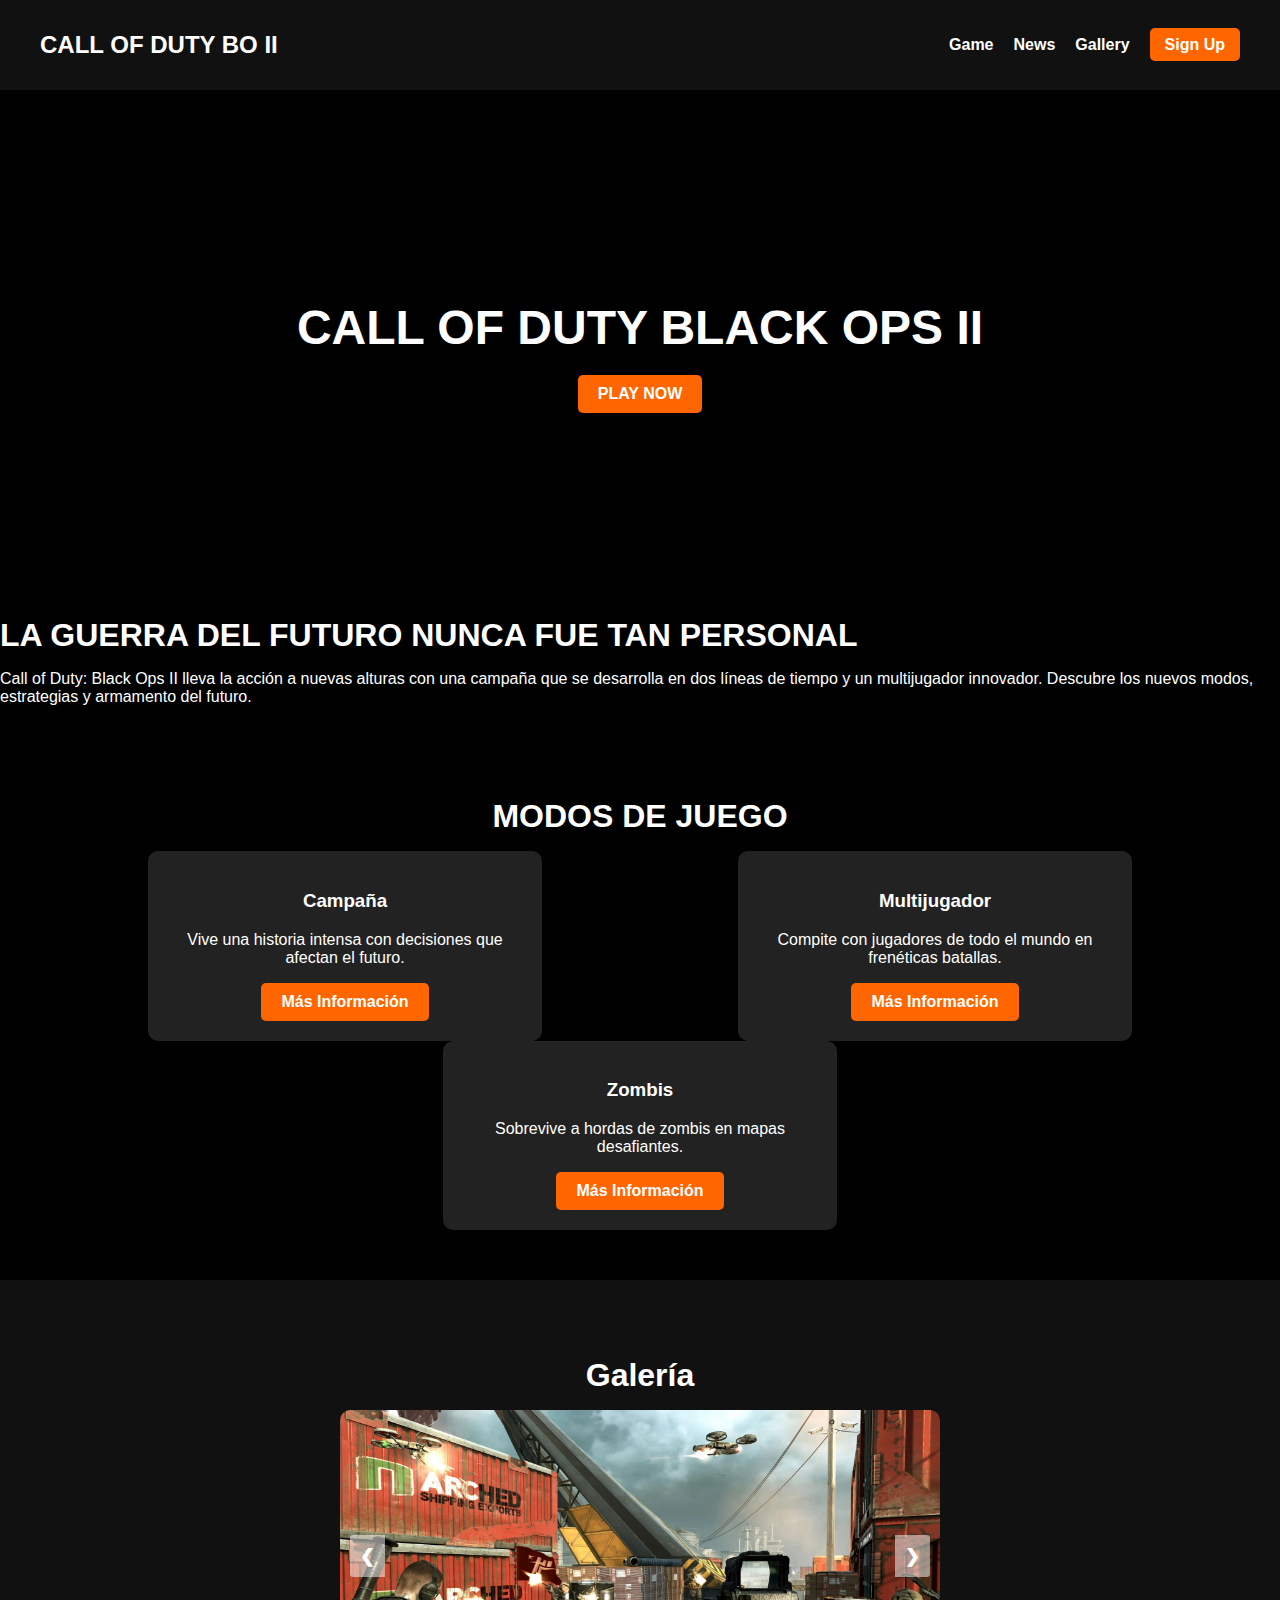
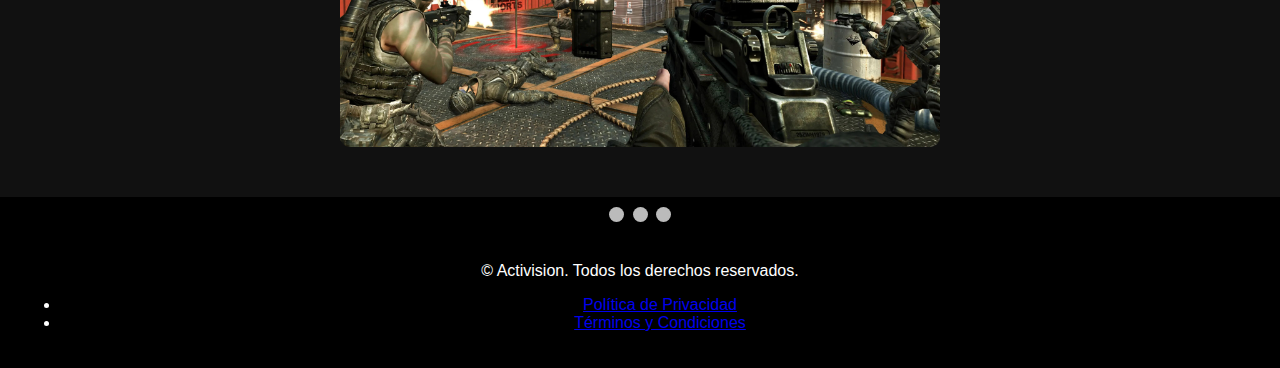
==== index.html @ 668ca8f4 "Flechitas de la galeria y puntos" ====
<!DOCTYPE html>
<html lang="es">
<head>
    <meta charset="UTF-8">
    <meta name="viewport" content="width=device-width, initial-scale=1.0">
    <title>Call of Duty: Black Ops II</title>
    <link rel="stylesheet" href="css/styles.css">
</head>
<body>
    <!-- Encabezado y navegación -->
    <header>
        <nav>
            <div class="logo">CALL OF DUTY BO II</div>
            <ul>
                <li><a href="#game">Game</a></li>
                <li><a href="#news">News</a></li>
                <li><a href="#gallery">Gallery</a></li>
                <li><a href="#signup" class="signup">Sign Up</a></li>
            </ul>
        </nav>
    </header>
    
    <!-- Sección principal con banner -->
    <section class="hero">
        <div class="hero-content">
            <h1>CALL OF DUTY BLACK OPS II</h1>
            <a href="#" class="btn">PLAY NOW</a>
        </div>
    </section>
    
    <!-- Sección de descripción -->
    <section class="description">
        <h2>LA GUERRA DEL FUTURO NUNCA FUE TAN PERSONAL</h2>
        <p>Call of Duty: Black Ops II lleva la acción a nuevas alturas con una campaña que se desarrolla en dos líneas de tiempo y un multijugador innovador. Descubre los nuevos modos, estrategias y armamento del futuro.</p>
    </section>
    
    <!-- Sección de modos de juego -->
    <section class="game-modes">
        <h2>MODOS DE JUEGO</h2>
        <div class="modes">
            <div class="mode">
                <h3>Campaña</h3>
                <p>Vive una historia intensa con decisiones que afectan el futuro.</p>
                <a href="#" class="btn">Más Información</a>
            </div>
            <div class="mode">
                <h3>Multijugador</h3>
                <p>Compite con jugadores de todo el mundo en frenéticas batallas.</p>
                <a href="#" class="btn">Más Información</a>
            </div>
            <div class="mode">
                <h3>Zombis</h3>
                <p>Sobrevive a hordas de zombis en mapas desafiantes.</p>
                <a href="#" class="btn">Más Información</a>
            </div>
        </div>
    </section>
    
    <!-- Sección de galería -->
    <section class="gallery">
        <h2>Galería</h2>
        <div class="carousel">
            <button class="prev">&#10094;</button>
            <img src="/media/images/galeria/foto1.jpg" class="active" alt="Imagen 1">
            <img src="/media/images/galeria/foto2.jpg" alt="Imagen 2">
            <img src="/media/images/galeria/foto3.jpg" alt="Imagen 3">
            <img src="/media/images/galeria/foto4.jpg" alt="Imagen 4">
            <img src="/media/images/galeria/foto5.jpg" alt="Imagen 5">


            <button class="next">&#10095;</button>
        </div>
    </section>

    <div class="dots-container">
        <span class="dot" onclick="currentSlide(1)"></span>
        <span class="dot" onclick="currentSlide(2)"></span>
        <span class="dot" onclick="currentSlide(3)"></span>
    </div>

    <script>
        let index = 0;
        const images = document.querySelectorAll('.carousel img');
        const prevButton = document.querySelector('.prev');
        const nextButton = document.querySelector('.next');

        function showImage(idx) {
            images.forEach(img => img.classList.remove('active'));
            images[idx].classList.add('active');
        }

        prevButton.addEventListener('click', () => {
            index = (index === 0) ? images.length - 1 : index - 1;
            showImage(index);
        });

        nextButton.addEventListener('click', () => {
            index = (index === images.length - 1) ? 0 : index + 1;
            showImage(index);
        });
    </script>
    
    <!-- Pie de página -->
    <footer>
        <div class="footer-content">
            <p>&copy; Activision. Todos los derechos reservados.</p>
            <ul>
                <li><a href="#">Política de Privacidad</a></li>
                <li><a href="#">Términos y Condiciones</a></li>
            </ul>
        </div>
    </footer>
    <script src="JS/script.js"></script>
    <!-- JQUERY CDN -->
    <script src="https://cdnjs.cloudflare.com/ajax/libs/jquery/3.7.1/jquery.min.js" integrity="sha512-v2CJ7UaYy4JwqLDIrZUI/4hqeoQieOmAZNXBeQyjo21dadnwR+8ZaIJVT8EE2iyI61OV8e6M8PP2/4hpQINQ/g==" crossorigin="anonymous" referrerpolicy="no-referrer"></script>
</body>
</html>
---- css/styles.css ----
/* *{
    margin: 0;
    padding: 0;
    font-family: sans-serif;
    scroll-behavior: smooth;
    box-sizing: border-box;
}

header{
  background-color: rgb(87, 22, 22);
} */


/* Estilos generales */
body {
    font-family: Arial, sans-serif;
    margin: 0;
    padding: 0;
    background-color: #000;
    color: #fff;
}

/* Encabezado y navegación */
header {
    background-color: #111;
    padding: 20px;
}
nav {
    display: flex;
    justify-content: space-between;
    align-items: center;
    max-width: 1200px;
    margin: 0 auto;
}
nav .logo {
    font-size: 24px;
    font-weight: bold;
}
nav ul {
    list-style: none;
    display: flex;
    gap: 20px;
}
nav ul li {
    display: inline;
}
nav ul li a {
    text-decoration: none;
    color: #fff;
    font-weight: bold;
}
.signup {
    background-color: #ff6600;
    padding: 8px 15px;
    border-radius: 5px;
}

/* Sección principal con banner */
.hero {
    background: url('hero-image.jpg') no-repeat center center/cover;
    height: 500px;
    display: flex;
    align-items: center;
    justify-content: center;
    text-align: center;
}
.hero-content {
    background: rgba(0, 0, 0, 0.7);
    padding: 20px;
    border-radius: 10px;
}
.hero h1 {
    font-size: 48px;
    margin-bottom: 20px;
}
.btn {
    display: inline-block;
    padding: 10px 20px;
    background-color: #ff6600;
    color: #fff;
    text-decoration: none;
    border-radius: 5px;
    font-weight: bold;
}

/* Sección de modos de juego */
.game-modes {
    padding: 50px;
    text-align: center;
}
.modes {
    display: flex;
    justify-content: space-around;
    flex-wrap: wrap;
}
.mode {
    background: #222;
    padding: 20px;
    border-radius: 10px;
    width: 30%;
}

/* Galería */
.gallery {
    padding: 50px;
    background-color: #111;
    text-align: center;
    position: relative;
}
.carousel {
    display: flex;
    align-items: center;
    justify-content: center;
    position: relative;
    max-width: 600px;
    margin: auto;
}
.carousel img {
    width: 100%;
    border-radius: 10px;
    display: none;
}
.carousel img.active {
    display: block;
}
.carousel .prev, .carousel .next {
    position: absolute;
    top: 50%;
    transform: translateY(-50%);
    background: rgba(255, 255, 255, 0.5);
    border: none;
    padding: 10px;
    cursor: pointer;
    font-size: 18px;
}
.carousel .prev {
    left: 10px;
}
.carousel .next {
    right: 10px;
}

/* Pie de página */
footer {
    background-color: #000;
    text-align: center;
    padding: 20px;
}




.prev, .next {
    cursor: pointer;
    position: absolute;
    top: 50%;
    width: auto;
    margin-top: -22px;
    padding: 16px;
    color: white;
    font-weight: bold;
    font-size: 18px;
    transition: 0.6s ease;
    user-select: none;
    background-color: rgba(0, 0, 0, 0.5);
    border-radius: 0 3px 3px 0;
  }

  .prev {
    left: 0;
    border-radius: 3px 0 0 3px;
  }

  .next {
    right: 0;
    border-radius: 0 3px 3px 0;
  }

  .prev:hover, .next:hover {
    background-color: rgba(0, 0, 0, 0.8);
  }


/* Dots */
.dots-container {
    text-align: center;
    position: relative;
    margin-top: 10px;
  }

  .dot {
    cursor: pointer;
    height: 15px;
    width: 15px;
    margin: 0 2px;
    background-color: #bbb;
    border-radius: 50%;
    display: inline-block;
    transition: background-color 0.6s ease;
  }

  .dot.active, .dot:hover {
    background-color: #717171;
  }

  #contact {
    background: #1c1c1c;
    padding: 2rem;
    color: #fff;
    max-width: 800px;
    margin: 2rem auto;
    border-radius: 8px;
}

h2 {
    font-size: 2rem;
    margin-bottom: 1rem;
}

.form-group {
    margin-bottom: 1rem;
}

label {
    font-size: 1.1rem;
    margin-bottom: 0.5rem;
    display: block;
}

input, textarea {
    width: 100%;
    padding: 0.8rem;
    border: 2px solid #32CD32;
    border-radius: 5px;
    background: #333;
    color: #fff;
}

textarea {
    resize: vertical;
    min-height: 150px;
}

button {
    background-color: #32CD32;
    color: #fff;
    padding: 1rem 2rem;
    border: none;
    border-radius: 5px;
    cursor: pointer;
    font-size: 1.1rem;
    transition: background-color 0.3s;
}

button:hover {
    background-color: #28a728;
}



/* Media Queries */
@media (max-width: 768px) {
    nav ul {
        flex-direction: column;
        align-items: center;
    }

    .carousel {
        max-width: 100%;
    }

    .carousel button {
        font-size: 18px;
        padding: 8px;
    }

    .hero {
        height: 40vh;
    }
}

@media (max-width: 480px) {
    .carousel button {
        font-size: 16px;
        padding: 5px;
    }
}
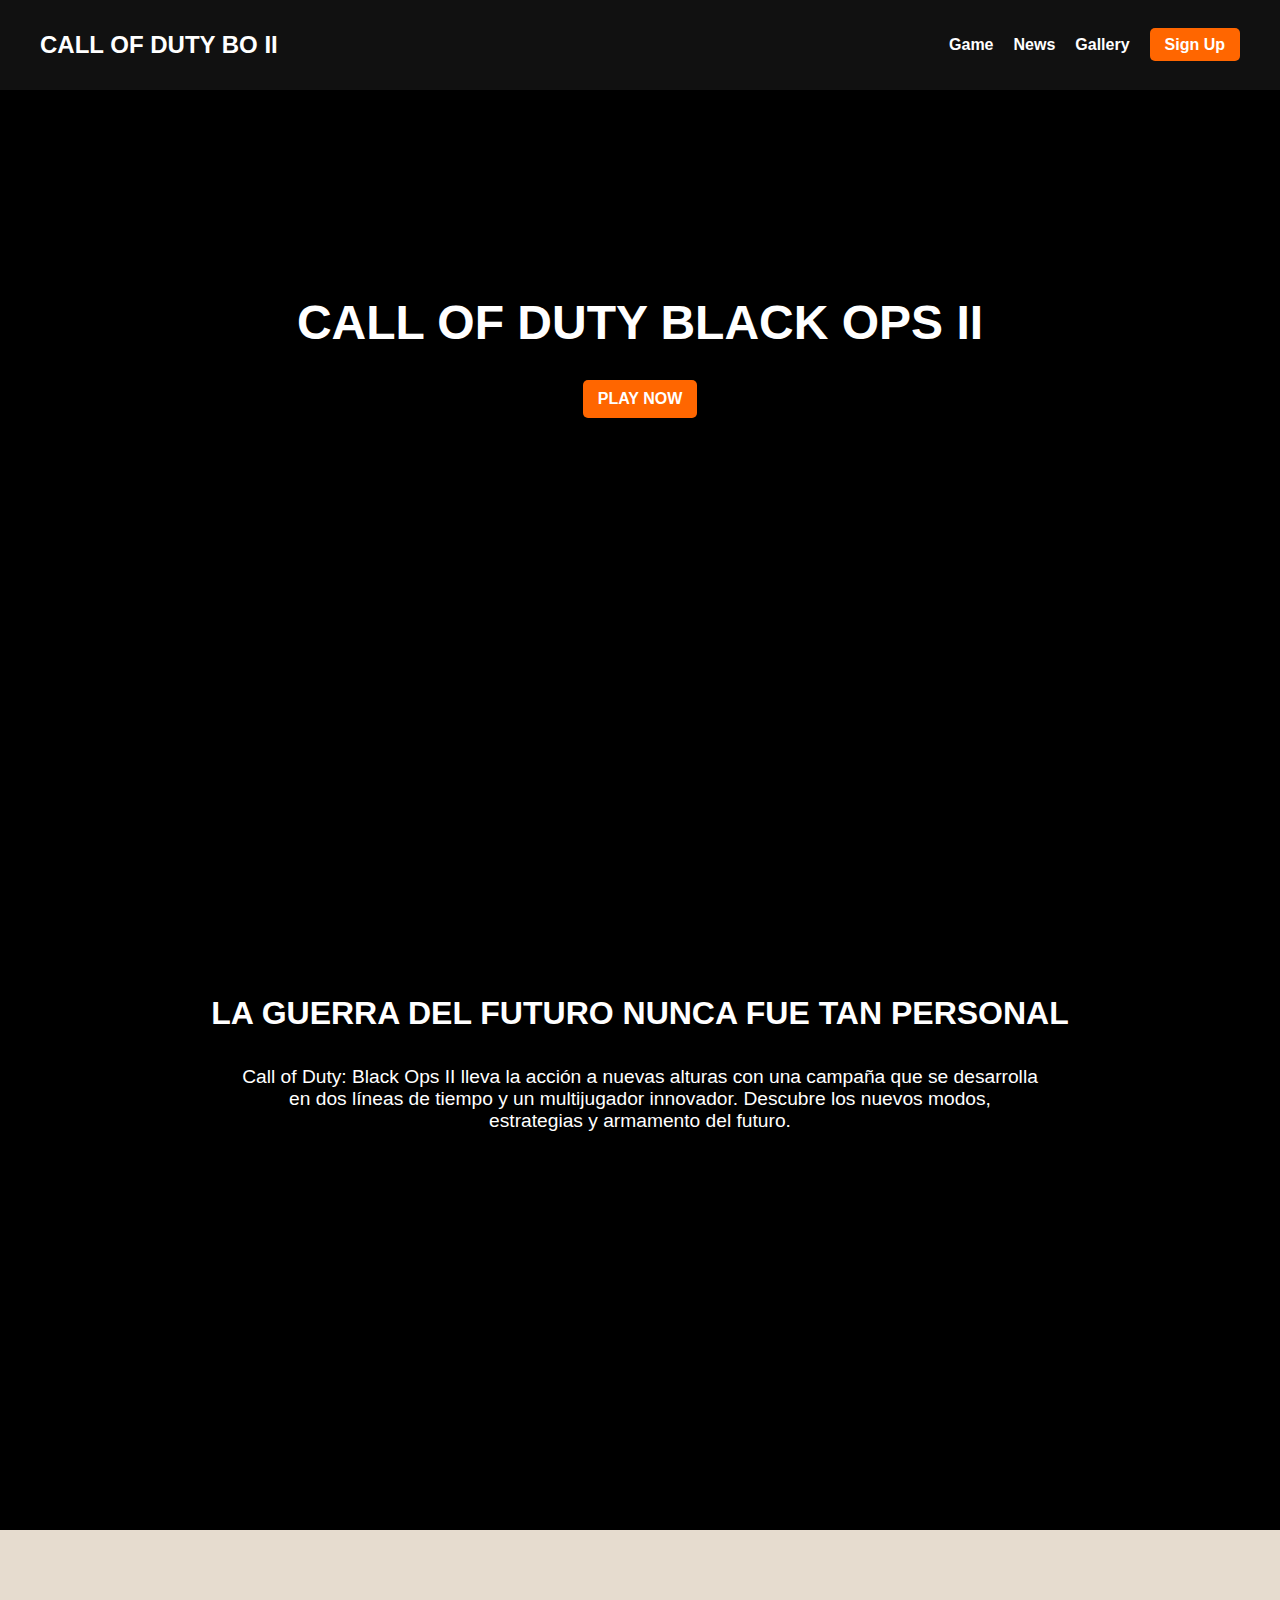
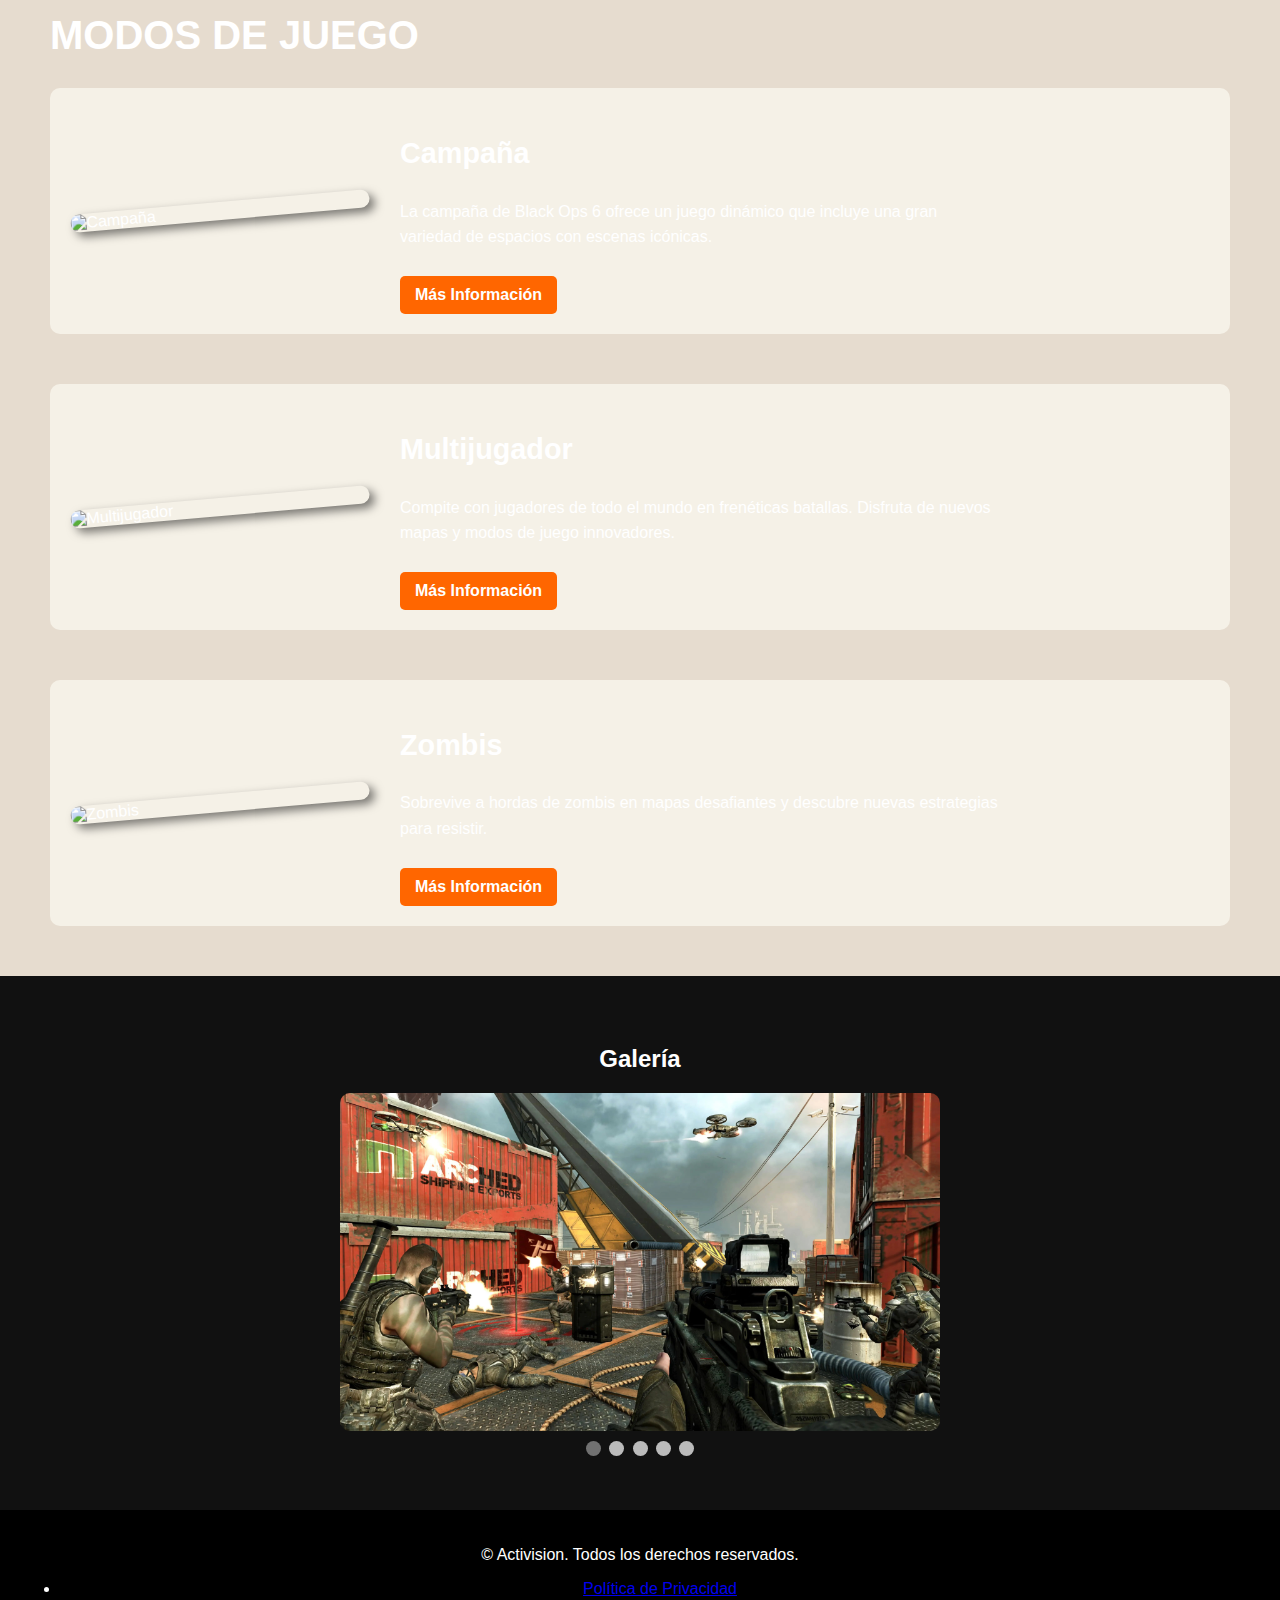
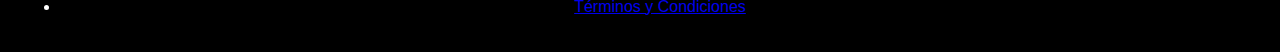
==== commit 67092bf1: "CSS de LP" ====
--- a/index.html
+++ b/index.html
@@ -38,20 +38,34 @@
     <section class="game-modes">
         <h2>MODOS DE JUEGO</h2>
         <div class="modes">
+            <!-- Primer Modo (Campaña) -->
             <div class="mode">
-                <h3>Campaña</h3>
-                <p>Vive una historia intensa con decisiones que afectan el futuro.</p>
-                <a href="#" class="btn">Más Información</a>
+                <img src="imagenes/campaña.jpg" alt="Campaña">
+                <div class="mode-info">
+                    <h3>Campaña</h3>
+                    <p>La campaña de Black Ops 6 ofrece un juego dinámico que incluye una gran variedad de espacios con escenas icónicas.</p>
+                    <a href="#" class="btn">Más Información</a>
+                </div>
             </div>
+    
+            <!-- Segundo Modo (Multijugador) - Imagen a la derecha -->
+            <div class="mode mode-reverse">
+                <img src="imagenes/multijugador.jpg" alt="Multijugador">
+                <div class="mode-info">
+                    <h3>Multijugador</h3>
+                    <p>Compite con jugadores de todo el mundo en frenéticas batallas. Disfruta de nuevos mapas y modos de juego innovadores.</p>
+                    <a href="#" class="btn">Más Información</a>
+                </div>
+            </div>
+    
+            <!-- Tercer Modo (Zombis) -->
             <div class="mode">
-                <h3>Multijugador</h3>
-                <p>Compite con jugadores de todo el mundo en frenéticas batallas.</p>
-                <a href="#" class="btn">Más Información</a>
-            </div>
-            <div class="mode">
-                <h3>Zombis</h3>
-                <p>Sobrevive a hordas de zombis en mapas desafiantes.</p>
-                <a href="#" class="btn">Más Información</a>
+                <img src="imagenes/zombis.jpg" alt="Zombis">
+                <div class="mode-info">
+                    <h3>Zombis</h3>
+                    <p>Sobrevive a hordas de zombis en mapas desafiantes y descubre nuevas estrategias para resistir.</p>
+                    <a href="#" class="btn">Más Información</a>
+                </div>
             </div>
         </div>
     </section>
@@ -60,45 +74,21 @@
     <section class="gallery">
         <h2>Galería</h2>
         <div class="carousel">
-            <button class="prev">&#10094;</button>
             <img src="/media/images/galeria/foto1.jpg" class="active" alt="Imagen 1">
             <img src="/media/images/galeria/foto2.jpg" alt="Imagen 2">
             <img src="/media/images/galeria/foto3.jpg" alt="Imagen 3">
             <img src="/media/images/galeria/foto4.jpg" alt="Imagen 4">
             <img src="/media/images/galeria/foto5.jpg" alt="Imagen 5">
-
-
-            <button class="next">&#10095;</button>
+        </div>
+        <div class="dots-container">
+            <span class="dot" onclick="currentSlide(0)"></span>
+            <span class="dot" onclick="currentSlide(1)"></span>
+            <span class="dot" onclick="currentSlide(2)"></span>
+            <span class="dot" onclick="currentSlide(3)"></span>
+            <span class="dot" onclick="currentSlide(4)"></span>
         </div>
     </section>
 
-    <div class="dots-container">
-        <span class="dot" onclick="currentSlide(1)"></span>
-        <span class="dot" onclick="currentSlide(2)"></span>
-        <span class="dot" onclick="currentSlide(3)"></span>
-    </div>
-
-    <script>
-        let index = 0;
-        const images = document.querySelectorAll('.carousel img');
-        const prevButton = document.querySelector('.prev');
-        const nextButton = document.querySelector('.next');
-
-        function showImage(idx) {
-            images.forEach(img => img.classList.remove('active'));
-            images[idx].classList.add('active');
-        }
-
-        prevButton.addEventListener('click', () => {
-            index = (index === 0) ? images.length - 1 : index - 1;
-            showImage(index);
-        });
-
-        nextButton.addEventListener('click', () => {
-            index = (index === images.length - 1) ? 0 : index + 1;
-            showImage(index);
-        });
-    </script>
     
     <!-- Pie de página -->
     <footer>
--- a/css/styles.css
+++ b/css/styles.css
@@ -55,6 +55,26 @@
     padding: 8px 15px;
     border-radius: 5px;
 }
+    /*Descripcion*/
+.description {
+    display: flex;
+    flex-direction: column;
+    justify-content: center;
+    align-items: center;
+    text-align: center;
+    height: 100vh; /* Esto hace que ocupe toda la altura de la ventana */
+    padding: 20px;
+}
+
+.description h2 {
+    font-size: 2rem;
+    margin-bottom: 15px;
+}
+
+.description p {
+    font-size: 1.2rem;
+    max-width: 800px; /* Limita el ancho del texto para que no sea tan largo en pantallas grandes */
+}
 
 /* Sección principal con banner */
 .hero {
@@ -87,18 +107,69 @@
 /* Sección de modos de juego */
 .game-modes {
     padding: 50px;
-    text-align: center;
-}
+    background-color: #e6dccf;
+    text-align: left;
+    font-family: 'Arial', sans-serif;
+}
+
+.game-modes h2 {
+    font-size: 2.5rem;
+    font-weight: bold;
+    text-align: left;
+    margin-bottom: 30px;
+}
+
 .modes {
     display: flex;
-    justify-content: space-around;
-    flex-wrap: wrap;
-}
+    flex-direction: column;
+    gap: 50px;
+}
+
 .mode {
-    background: #222;
-    padding: 20px;
-    border-radius: 10px;
-    width: 30%;
+    display: flex;
+    align-items: center;
+    background: #f5f1e7;
+    border-radius: 10px;
+    padding: 20px;
+    position: relative;
+}
+
+.mode img {
+    width: 300px;
+    height: auto;
+    border-radius: 10px;
+    transform: rotate(-5deg);
+    box-shadow: 5px 5px 10px rgba(0, 0, 0, 0.5);
+}
+
+.mode-info {
+    margin-left: 30px;
+    max-width: 600px;
+}
+
+.mode-info h3 {
+    font-size: 1.8rem;
+    font-weight: bold;
+}
+
+.mode-info p {
+    font-size: 1rem;
+    line-height: 1.6;
+}
+
+.btn {
+    display: inline-block;
+    background: #ff6600;
+    color: white;
+    padding: 10px 15px;
+    border-radius: 5px;
+    text-decoration: none;
+    font-weight: bold;
+    margin-top: 10px;
+}
+
+.btn:hover {
+    background: #cc5500;
 }
 
 /* Galería */
@@ -124,63 +195,6 @@
 .carousel img.active {
     display: block;
 }
-.carousel .prev, .carousel .next {
-    position: absolute;
-    top: 50%;
-    transform: translateY(-50%);
-    background: rgba(255, 255, 255, 0.5);
-    border: none;
-    padding: 10px;
-    cursor: pointer;
-    font-size: 18px;
-}
-.carousel .prev {
-    left: 10px;
-}
-.carousel .next {
-    right: 10px;
-}
-
-/* Pie de página */
-footer {
-    background-color: #000;
-    text-align: center;
-    padding: 20px;
-}
-
-
-
-
-.prev, .next {
-    cursor: pointer;
-    position: absolute;
-    top: 50%;
-    width: auto;
-    margin-top: -22px;
-    padding: 16px;
-    color: white;
-    font-weight: bold;
-    font-size: 18px;
-    transition: 0.6s ease;
-    user-select: none;
-    background-color: rgba(0, 0, 0, 0.5);
-    border-radius: 0 3px 3px 0;
-  }
-
-  .prev {
-    left: 0;
-    border-radius: 3px 0 0 3px;
-  }
-
-  .next {
-    right: 0;
-    border-radius: 0 3px 3px 0;
-  }
-
-  .prev:hover, .next:hover {
-    background-color: rgba(0, 0, 0, 0.8);
-  }
-
 
 /* Dots */
 .dots-container {
@@ -204,59 +218,12 @@
     background-color: #717171;
   }
 
-  #contact {
-    background: #1c1c1c;
-    padding: 2rem;
-    color: #fff;
-    max-width: 800px;
-    margin: 2rem auto;
-    border-radius: 8px;
-}
-
-h2 {
-    font-size: 2rem;
-    margin-bottom: 1rem;
-}
-
-.form-group {
-    margin-bottom: 1rem;
-}
-
-label {
-    font-size: 1.1rem;
-    margin-bottom: 0.5rem;
-    display: block;
-}
-
-input, textarea {
-    width: 100%;
-    padding: 0.8rem;
-    border: 2px solid #32CD32;
-    border-radius: 5px;
-    background: #333;
-    color: #fff;
-}
-
-textarea {
-    resize: vertical;
-    min-height: 150px;
-}
-
-button {
-    background-color: #32CD32;
-    color: #fff;
-    padding: 1rem 2rem;
-    border: none;
-    border-radius: 5px;
-    cursor: pointer;
-    font-size: 1.1rem;
-    transition: background-color 0.3s;
-}
-
-button:hover {
-    background-color: #28a728;
-}
-
+/* Pie de página */
+footer {
+    background-color: #000;
+    text-align: center;
+    padding: 20px;
+}
 
 
 /* Media Queries */
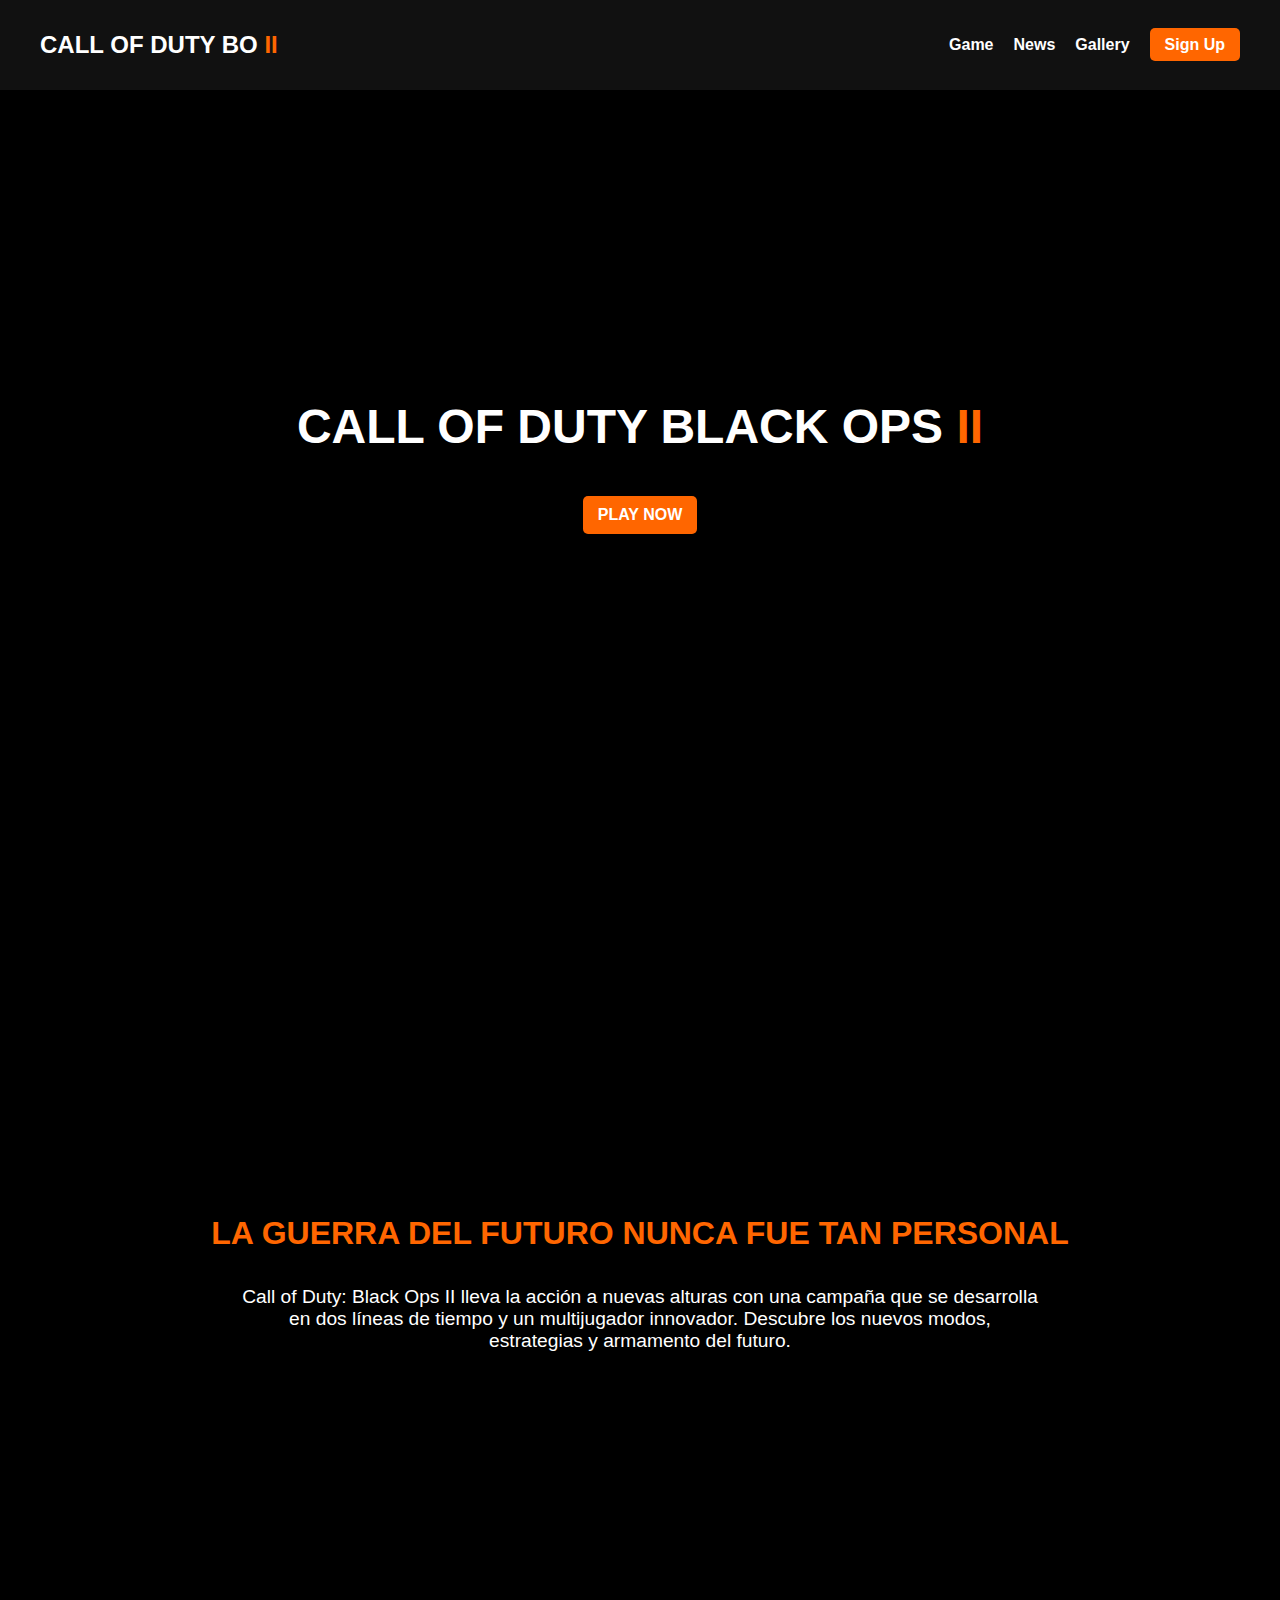
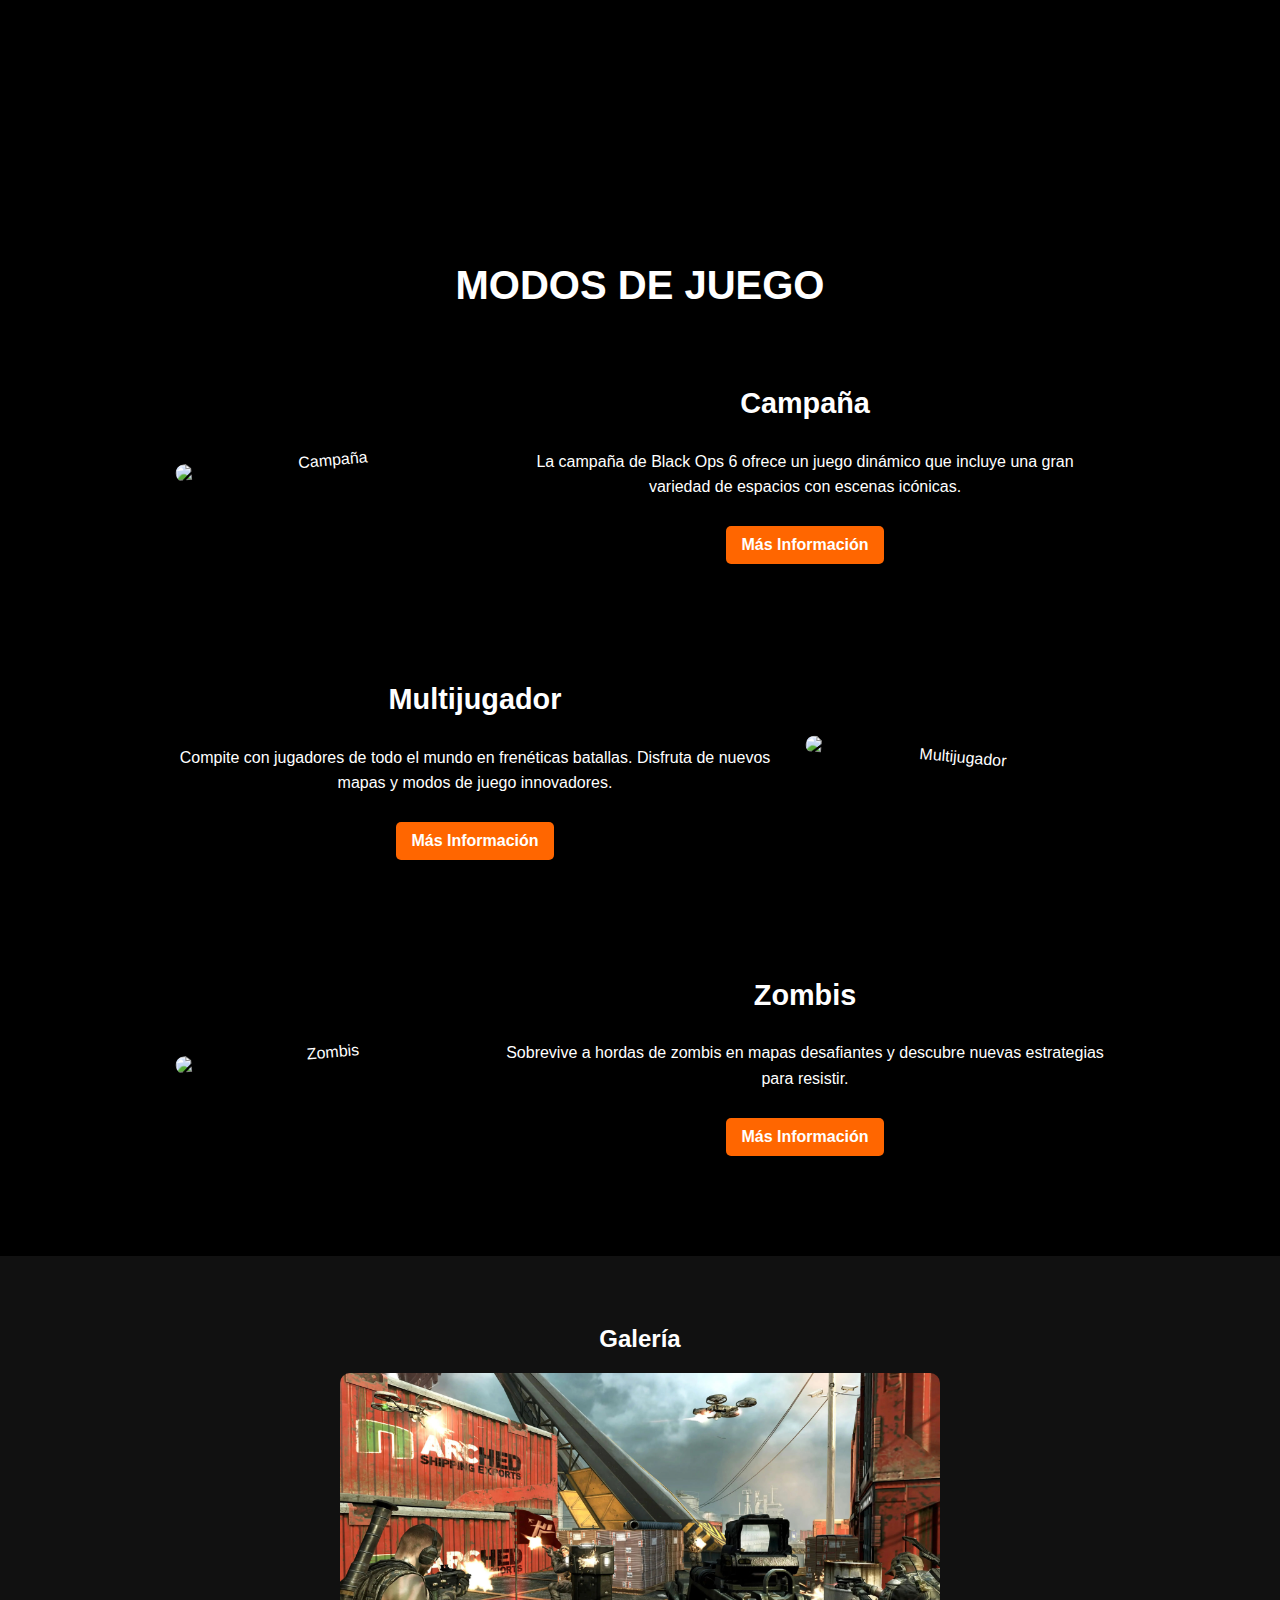
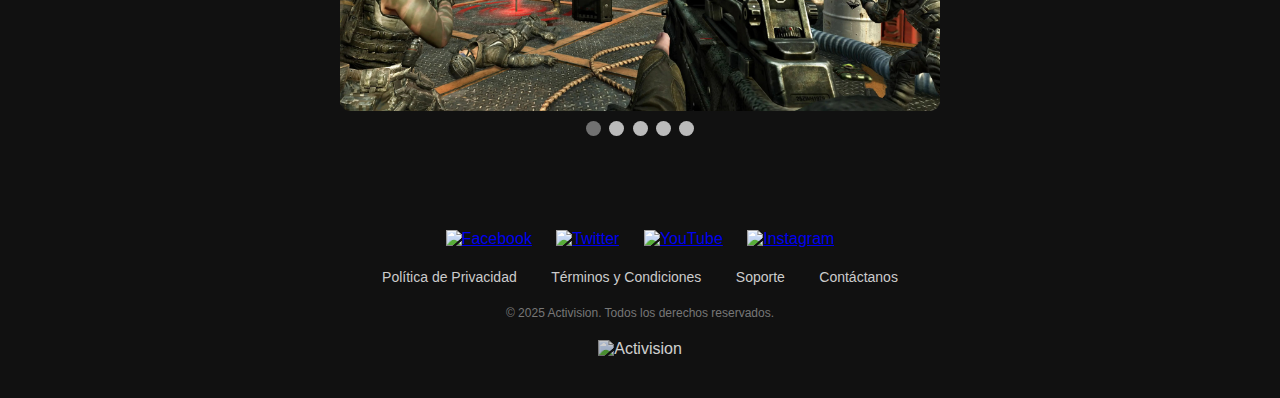
==== commit 5dc2cf48: "Más cambios en CSS de LP" ====
--- a/index.html
+++ b/index.html
@@ -10,7 +10,7 @@
     <!-- Encabezado y navegación -->
     <header>
         <nav>
-            <div class="logo">CALL OF DUTY BO II</div>
+            <div class="logo">CALL OF DUTY BO <span class="highlight">II</span></div>
             <ul>
                 <li><a href="#game">Game</a></li>
                 <li><a href="#news">News</a></li>
@@ -23,7 +23,7 @@
     <!-- Sección principal con banner -->
     <section class="hero">
         <div class="hero-content">
-            <h1>CALL OF DUTY BLACK OPS II</h1>
+            <h1>CALL OF DUTY BLACK OPS <span class="highlight">II</span></h1>
             <a href="#" class="btn">PLAY NOW</a>
         </div>
     </section>
@@ -92,12 +92,32 @@
     
     <!-- Pie de página -->
     <footer>
-        <div class="footer-content">
-            <p>&copy; Activision. Todos los derechos reservados.</p>
-            <ul>
-                <li><a href="#">Política de Privacidad</a></li>
-                <li><a href="#">Términos y Condiciones</a></li>
-            </ul>
+        <div class="footer-container">
+            <!-- Redes Sociales -->
+            <div class="social-links">
+                <a href="#"><img src="icon-facebook.png" alt="Facebook"></a>
+                <a href="#"><img src="icon-twitter.png" alt="Twitter"></a>
+                <a href="#"><img src="icon-youtube.png" alt="YouTube"></a>
+                <a href="#"><img src="icon-instagram.png" alt="Instagram"></a>
+            </div>
+    
+            <!-- Links principales -->
+            <div class="footer-links">
+                <a href="#">Política de Privacidad</a>
+                <a href="#">Términos y Condiciones</a>
+                <a href="#">Soporte</a>
+                <a href="#">Contáctanos</a>
+            </div>
+    
+            <!-- Información legal y derechos -->
+            <div class="footer-legal">
+                <p>&copy; 2025 Activision. Todos los derechos reservados.</p>
+            </div>
+    
+            <!-- Logo de Activision -->
+            <div class="footer-logo">
+                <img src="activision-logo.png" alt="Activision">
+            </div>
         </div>
     </footer>
     <script src="JS/script.js"></script>
--- a/css/styles.css
+++ b/css/styles.css
@@ -1,20 +1,22 @@
 
-/* *{
-    margin: 0;
-    padding: 0;
-    font-family: sans-serif;
+*{
+    font-family: 'BlackOps', sans-serif;
+}
+
+
+html {
     scroll-behavior: smooth;
-    box-sizing: border-box;
-}
-
-header{
-  background-color: rgb(87, 22, 22);
-} */
-
+}
+
+@font-face {
+    font-family: 'BlackOps';
+    src: url('Fonts/Call\ of\ Ops\ Duty.otf') format('woff2'),
+         url('Fonts/Call\ of\ Ops\ Duty.otf') format('woff');
+  }
 
 /* Estilos generales */
 body {
-    font-family: Arial, sans-serif;
+    font-family: 'BlackOps', sans-serif;
     margin: 0;
     padding: 0;
     background-color: #000;
@@ -23,6 +25,7 @@
 
 /* Encabezado y navegación */
 header {
+    font-family: 'BlackOps', sans-serif;
     background-color: #111;
     padding: 20px;
 }
@@ -67,6 +70,7 @@
 }
 
 .description h2 {
+    color: #ff6600;
     font-size: 2rem;
     margin-bottom: 15px;
 }
@@ -77,39 +81,80 @@
 }
 
 /* Sección principal con banner */
+.highlight {
+    color: #ff6600; /* Naranja */
+    font-weight: bold;
+}
+
 .hero {
-    background: url('hero-image.jpg') no-repeat center center/cover;
-    height: 500px;
+    background-image: url('/media/images/inicio/fondo1.jpg'); /* Ruta de la imagen */
+    background-size: cover; /* Asegura que cubra todo el espacio */
+    background-position: center; /* Centra la imagen */
+    background-repeat: no-repeat; /* Evita repeticiones */
+    height: 80vh; /* Ajusta la altura según necesidad */
     display: flex;
     align-items: center;
     justify-content: center;
     text-align: center;
-}
+    color: white;
+    position: relative;
+}
+
+/* Oscurecer la imagen para mejorar el contraste con el texto */
+.hero::before {
+    content: "";
+    position: absolute;
+    top: 0;
+    left: 0;
+    width: 100%;
+    height: 100%;
+    background: rgba(0, 0, 0, 0.5); /* Capa semitransparente */
+}
+
+/* Ajustes del contenido */
 .hero-content {
-    background: rgba(0, 0, 0, 0.7);
-    padding: 20px;
-    border-radius: 10px;
-}
+    position: relative;
+    z-index: 1;
+}
+
 .hero h1 {
-    font-size: 48px;
-    margin-bottom: 20px;
-}
+    font-size: 3rem;
+    font-weight: bold;
+    text-transform: uppercase;
+}
+
 .btn {
-    display: inline-block;
+    background-color: #ff7300;
+    color: white;
     padding: 10px 20px;
-    background-color: #ff6600;
-    color: #fff;
     text-decoration: none;
+    font-weight: bold;
     border-radius: 5px;
-    font-weight: bold;
 }
 
 /* Sección de modos de juego */
 .game-modes {
+    background-image: url('ruta-del-fondo.jpg'); /* Imagen con líneas y detalles técnicos */
+    background-size: cover;
+    background-position: center;
+    background-attachment: fixed; /* Efecto de fondo fijo */
+    padding: 80px 0;
+    display: flex;
+    flex-direction: column;
+    align-items: center;
+    text-align: center;
+}
+
+/* Contenedor del "papel viejo" */
+.modes-container {
+    background: url('/media/images/inicio/fondo1.png'); /* Imagen de papel envejecido */
+    background-size: contain;
+    background-repeat: no-repeat;
+    background-position: center;
     padding: 50px;
-    background-color: #e6dccf;
-    text-align: left;
-    font-family: 'Arial', sans-serif;
+    width: 80%;
+    max-width: 1000px;
+    box-shadow: 5px 5px 20px rgba(0, 0, 0, 0.5); /* Sombra para dar efecto de profundidad */
 }
 
 .game-modes h2 {
@@ -128,7 +173,6 @@
 .mode {
     display: flex;
     align-items: center;
-    background: #f5f1e7;
     border-radius: 10px;
     padding: 20px;
     position: relative;
@@ -155,6 +199,35 @@
 .mode-info p {
     font-size: 1rem;
     line-height: 1.6;
+}
+
+/* Aplicar solo al segundo elemento */
+.mode-reverse {
+    flex-direction: row-reverse;
+}
+
+.mode img {
+    width: 300px;
+    height: auto;
+    border-radius: 10px;
+    transform: rotate(-5deg);
+    box-shadow: 5px 5px 10px rgba(0, 0, 0, 0.5);
+}
+
+/* Rotación opuesta en el segundo elemento */
+.mode-reverse img { 
+    transform: rotate(5deg);
+}
+
+.mode-info {
+    margin-left: 30px;
+    max-width: 600px;
+}
+
+/* Ajustar margen cuando el modo está invertido */
+.mode-reverse .mode-info {
+    margin-left: 0;
+    margin-right: 30px;
 }
 
 .btn {
@@ -171,6 +244,8 @@
 .btn:hover {
     background: #cc5500;
 }
+
+
 
 /* Galería */
 .gallery {
@@ -220,9 +295,69 @@
 
 /* Pie de página */
 footer {
-    background-color: #000;
-    text-align: center;
-    padding: 20px;
+    background-color: #111;
+    padding: 40px 0;
+    color: #fff;
+    text-align: center;
+}
+
+.footer-container {
+    width: 90%;
+    max-width: 1200px;
+    margin: 0 auto;
+}
+
+/* Estilos de los íconos de redes sociales */
+.social-links {
+    margin-bottom: 20px;
+}
+
+.social-links a {
+    display: inline-block;
+    margin: 0 10px;
+}
+
+.social-links img {
+    width: 30px;
+    height: 30px;
+    transition: transform 0.3s ease;
+}
+
+.social-links a:hover img {
+    transform: scale(1.2);
+}
+
+/* Estilos de los enlaces */
+.footer-links {
+    margin-bottom: 20px;
+}
+
+.footer-links a {
+    color: #ccc;
+    margin: 0 15px;
+    text-decoration: none;
+    font-size: 14px;
+    transition: color 0.3s;
+}
+
+.footer-links a:hover {
+    color: #ff7300;
+}
+
+/* Información legal */
+.footer-legal p {
+    font-size: 12px;
+    color: #777;
+}
+
+/* Logo de Activision */
+.footer-logo {
+    margin-top: 20px;
+}
+
+.footer-logo img {
+    width: 120px;
+    opacity: 0.8;
 }
 
 
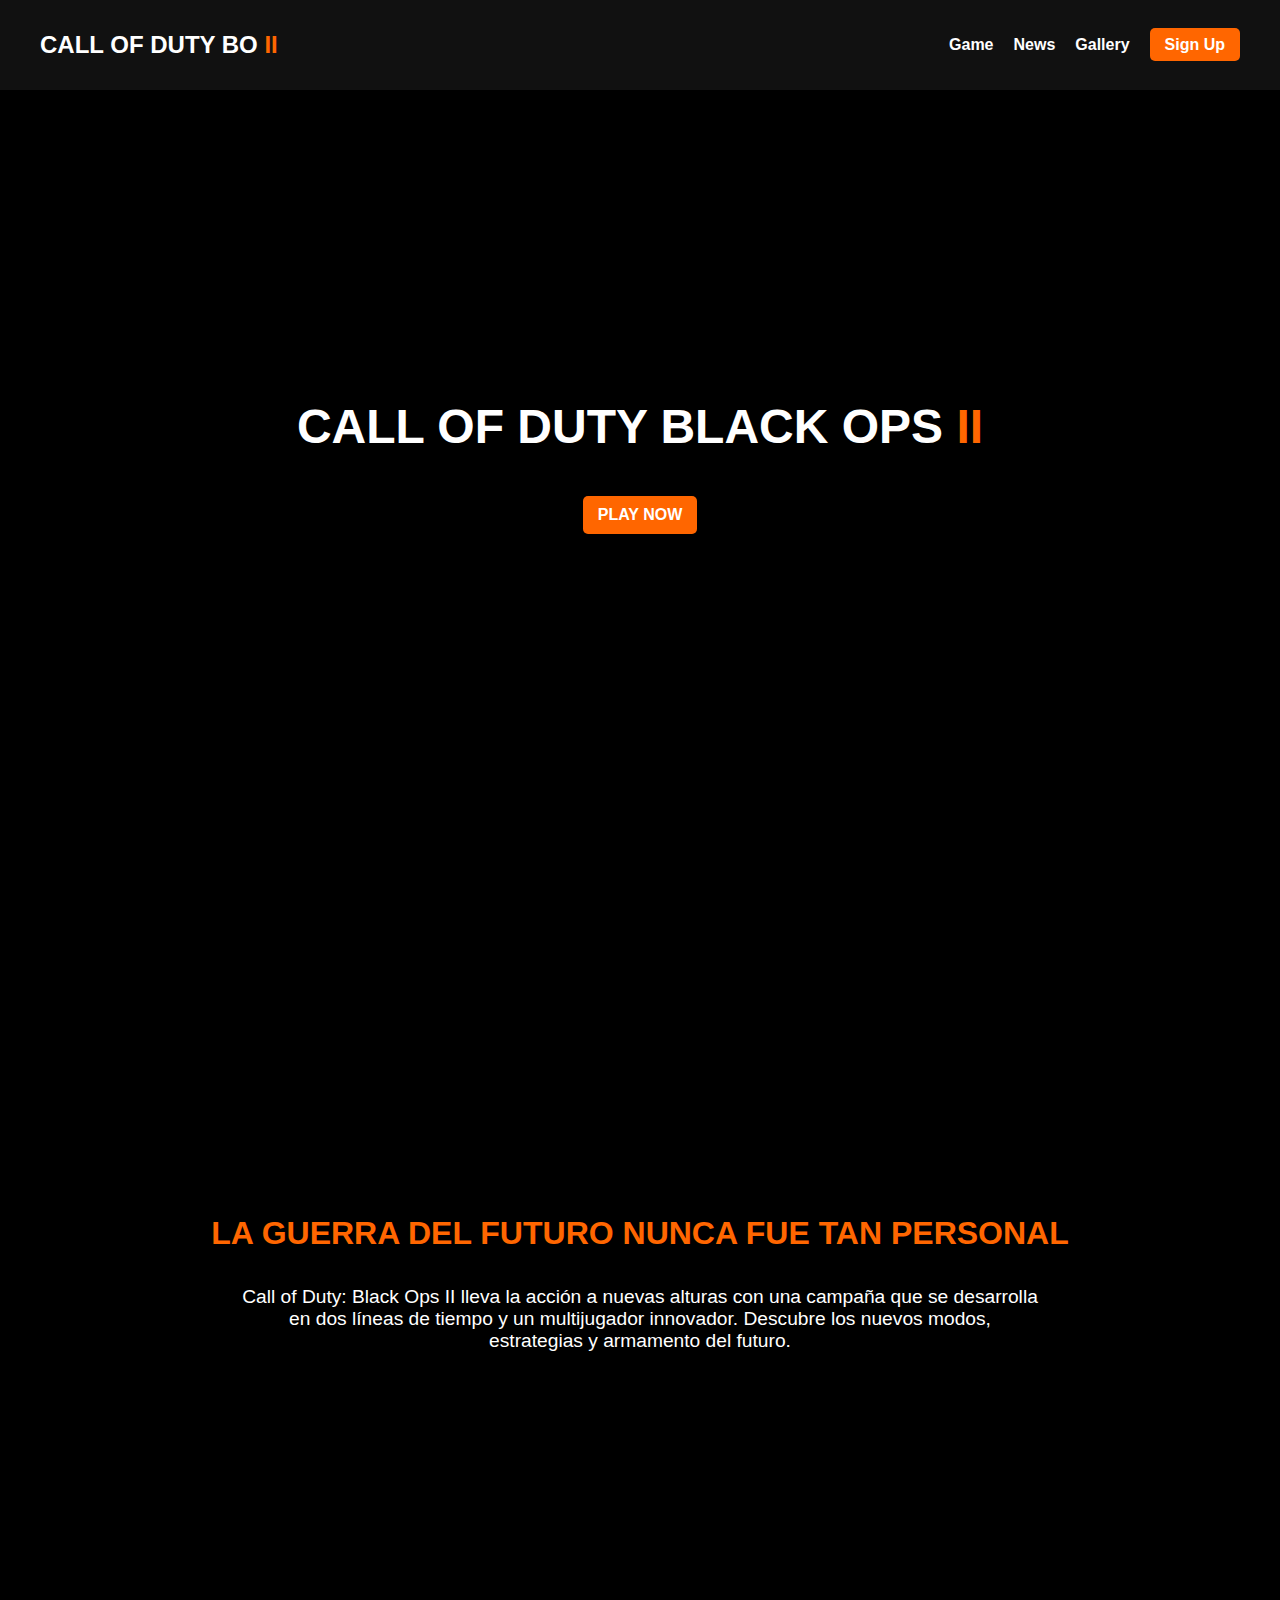
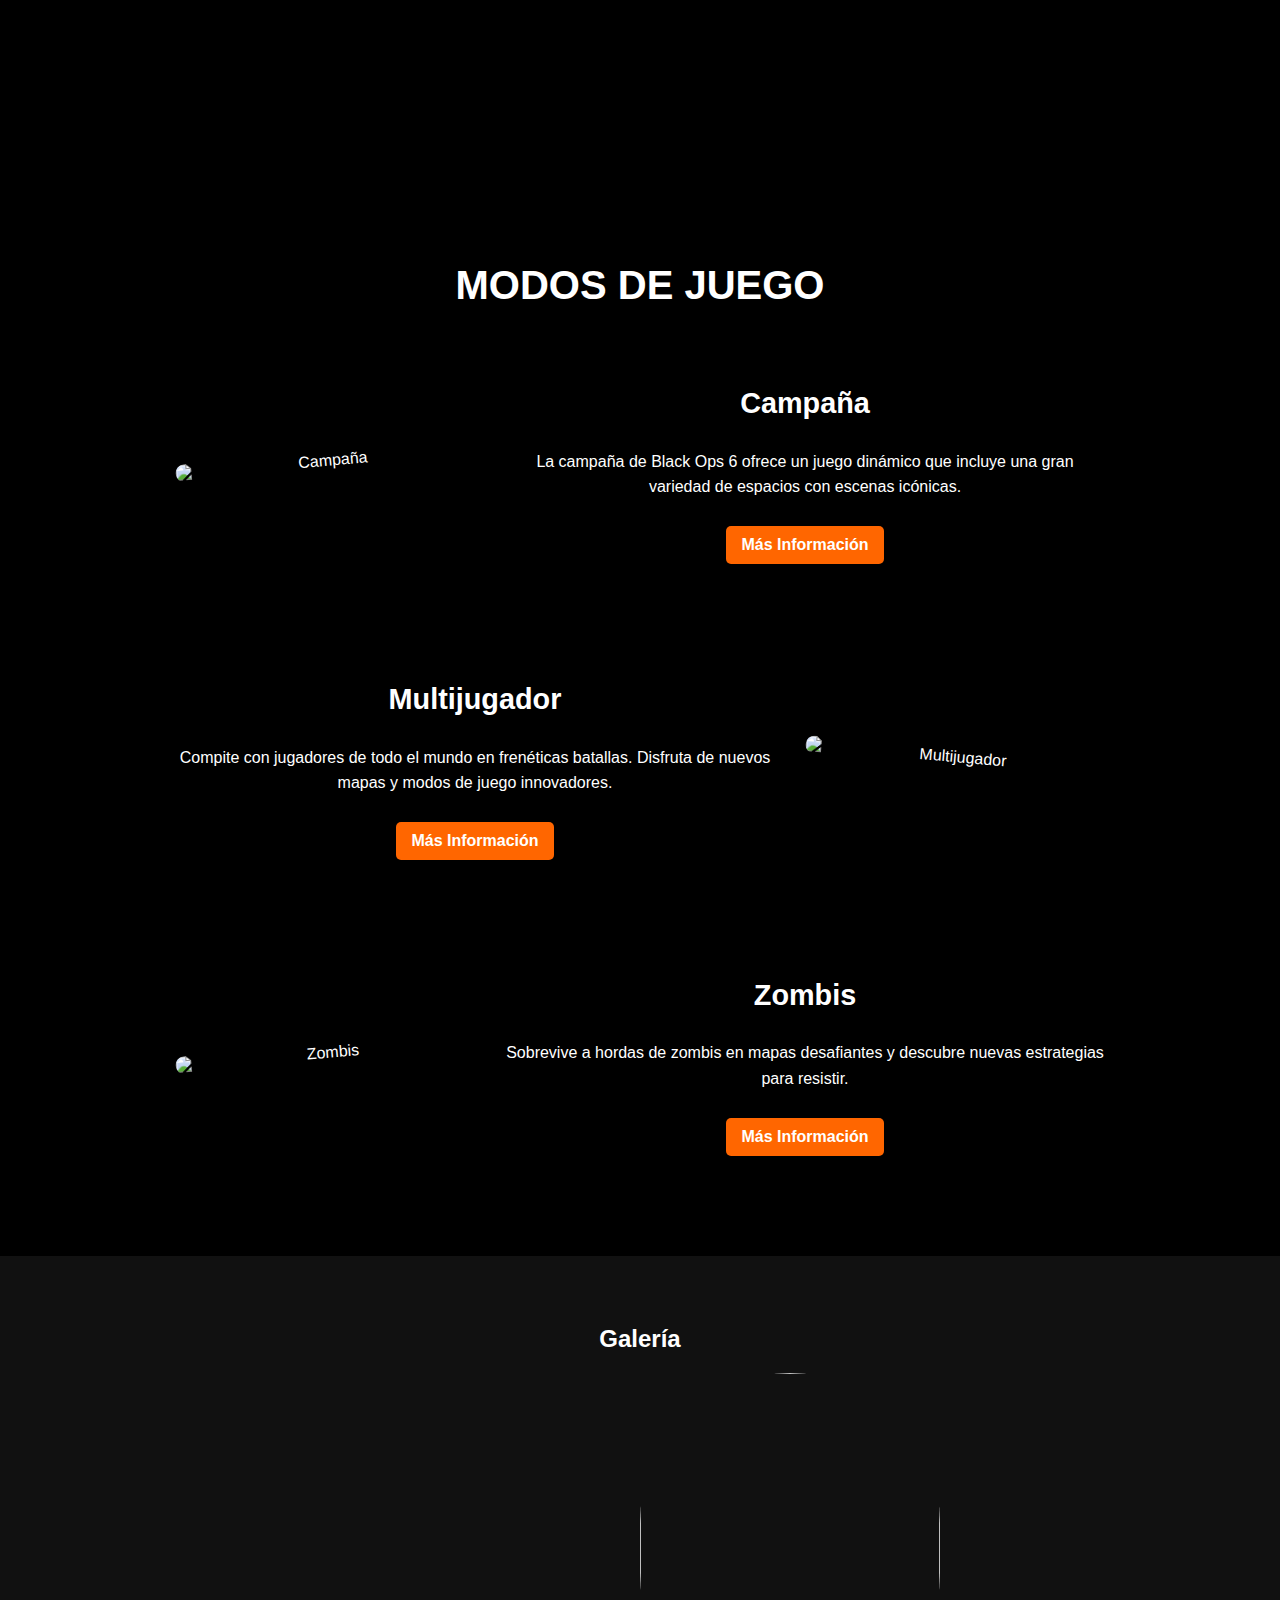
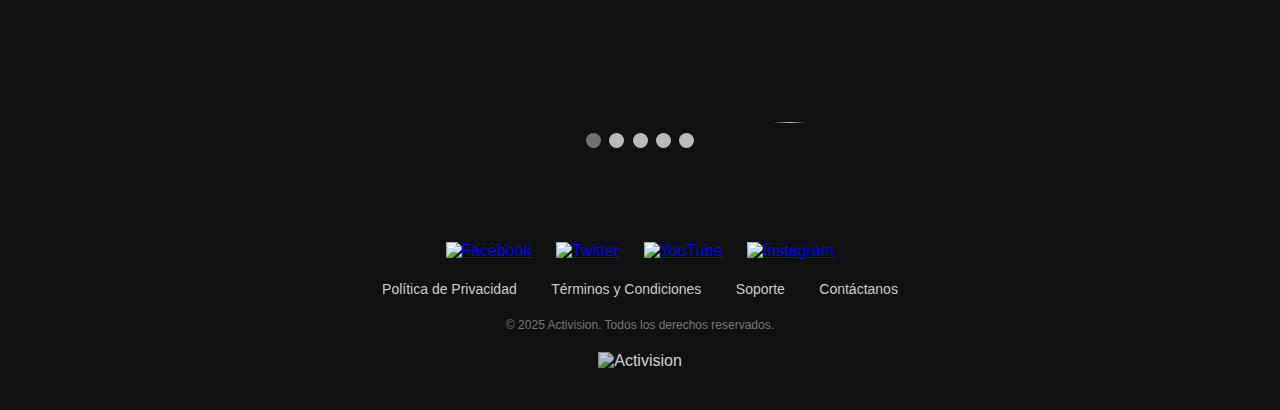
==== commit c9836c1f: "Correcciones y Settings funcionales" ====
--- a/index.html
+++ b/index.html
@@ -74,11 +74,14 @@
     <section class="gallery">
         <h2>Galería</h2>
         <div class="carousel">
-            <img src="/media/images/galeria/foto1.jpg" class="active" alt="Imagen 1">
-            <img src="/media/images/galeria/foto2.jpg" alt="Imagen 2">
-            <img src="/media/images/galeria/foto3.jpg" alt="Imagen 3">
-            <img src="/media/images/galeria/foto4.jpg" alt="Imagen 4">
-            <img src="/media/images/galeria/foto5.jpg" alt="Imagen 5">
+            <!-- Videos de YouTube -->
+            <iframe class="carousel-item active" src="https://www.youtube.com/watch?v=N391710X_TM" frameborder="0" allowfullscreen></iframe>
+            <iframe class="carousel-item" src="https://www.youtube.com/watch?v=pVVAVQcMCHo" frameborder="0" allowfullscreen></iframe>
+            <iframe class="carousel-item" src="https://www.youtube.com/watch?v=2d8fuTMgRSY" frameborder="0" allowfullscreen></iframe>
+        
+            <!-- Imágenes después de los videos -->
+            <img class="carousel-item" src="/media/images/galeria/foto4.jpg.jpg">
+            <img class="carousel-item" src="/media/images/galeria/foto5.jpg.jpg">
         </div>
         <div class="dots-container">
             <span class="dot" onclick="currentSlide(0)"></span>
--- a/css/styles.css
+++ b/css/styles.css
@@ -134,6 +134,7 @@
 
 /* Sección de modos de juego */
 .game-modes {
+
     background-image: url('ruta-del-fondo.jpg'); /* Imagen con líneas y detalles técnicos */
     background-size: cover;
     background-position: center;
@@ -262,13 +263,26 @@
     max-width: 600px;
     margin: auto;
 }
+
+.carousel-item {
+    width: 100%;
+    height: 350px; /* Ajusta la altura según tu diseño */
+    display: none;
+}
+
+.carousel-item.active {
+    display: block;
+}
+
+/* Ajustar el tamaño de los iframes de YouTube */
+.carousel iframe {
+    width: 100%;
+    height: 350px; /* Asegúrate de que tenga la misma altura que las imágenes */
+}
 .carousel img {
     width: 100%;
-    border-radius: 10px;
+    border-radius: 350px;
     display: none;
-}
-.carousel img.active {
-    display: block;
 }
 
 /* Dots */
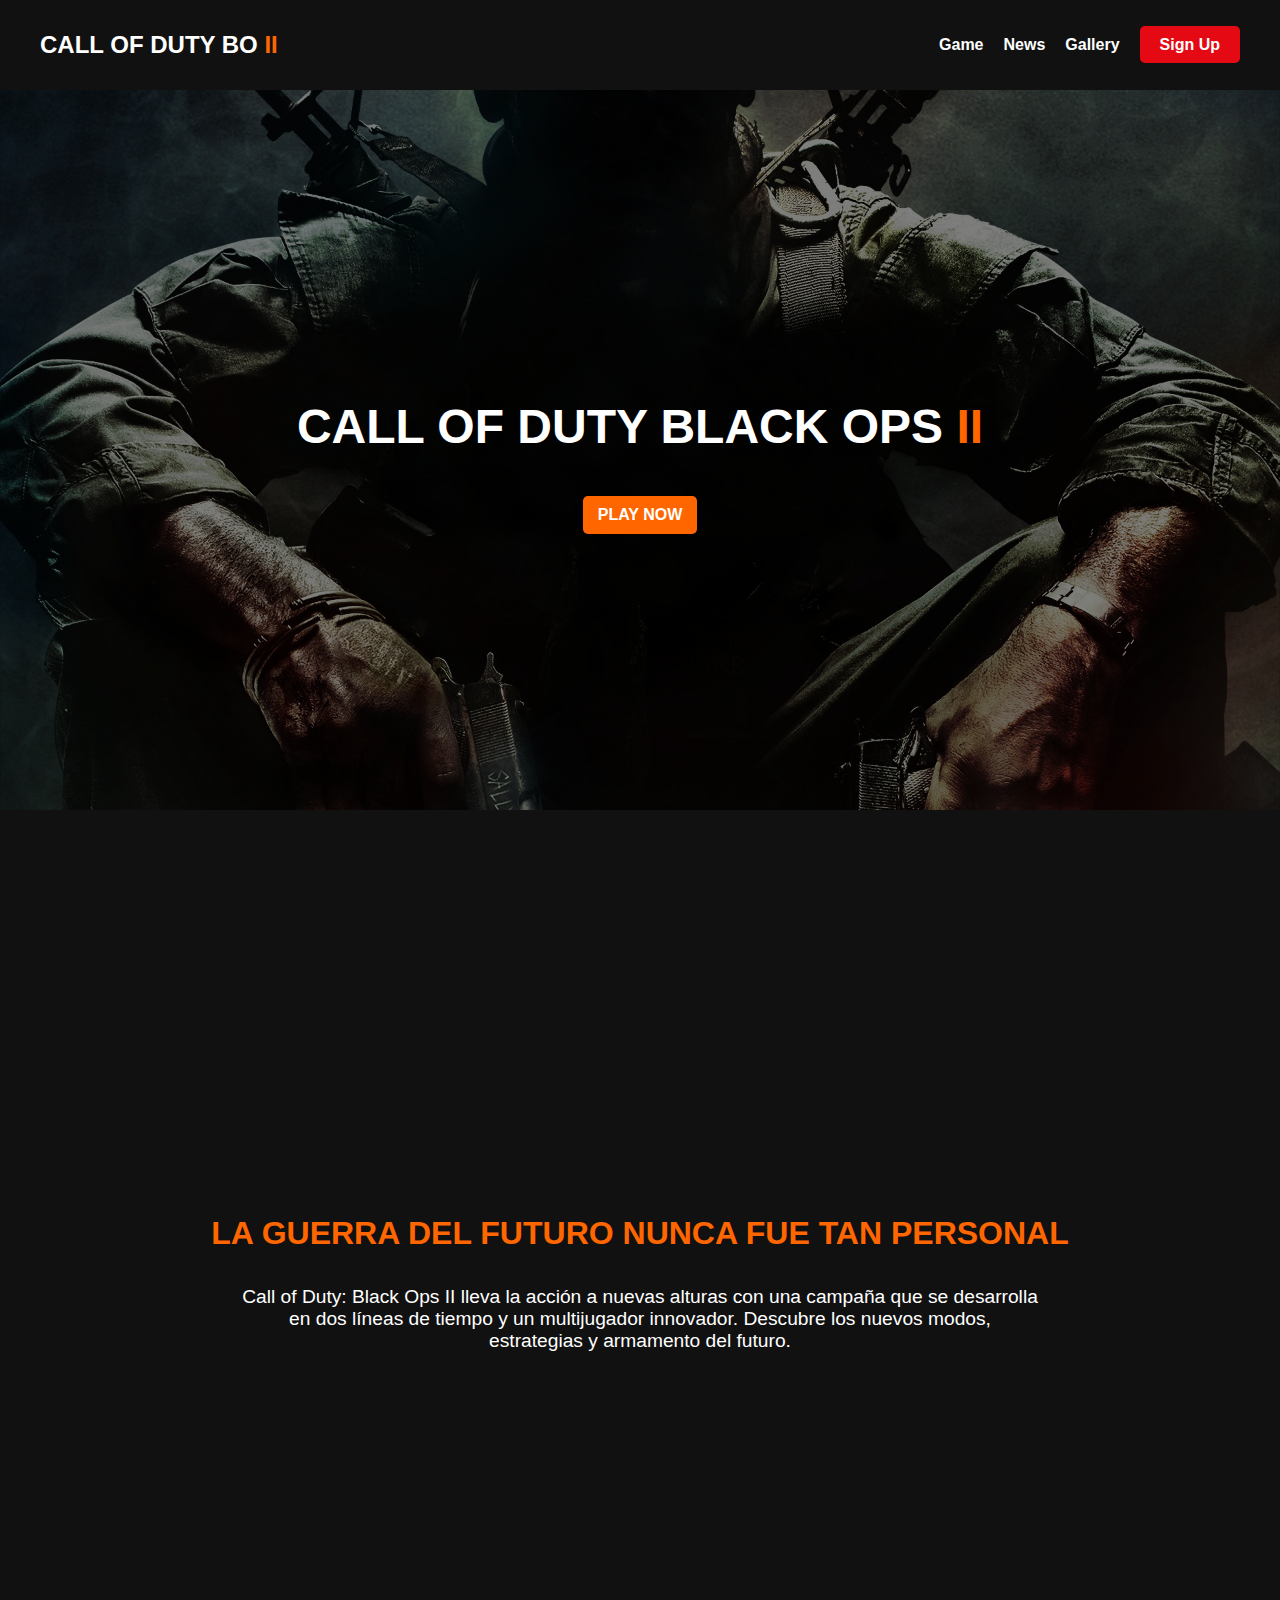
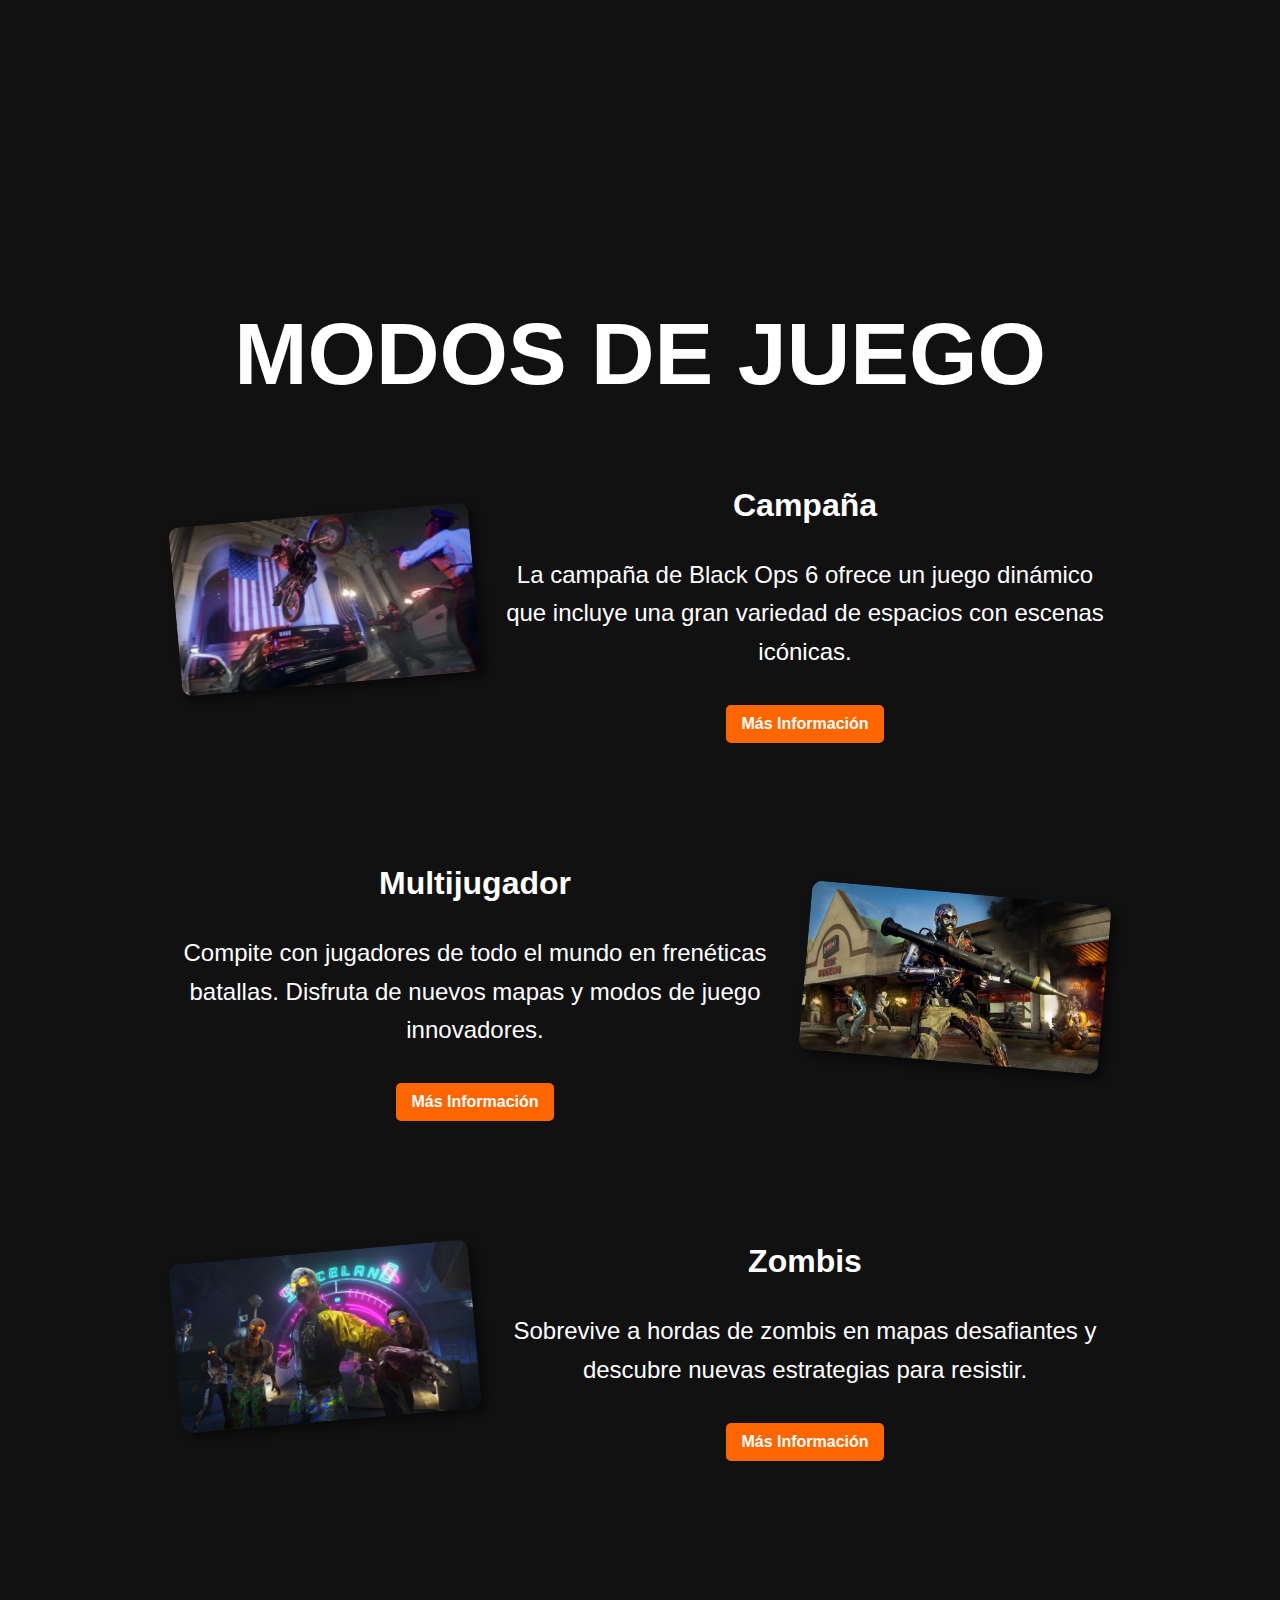
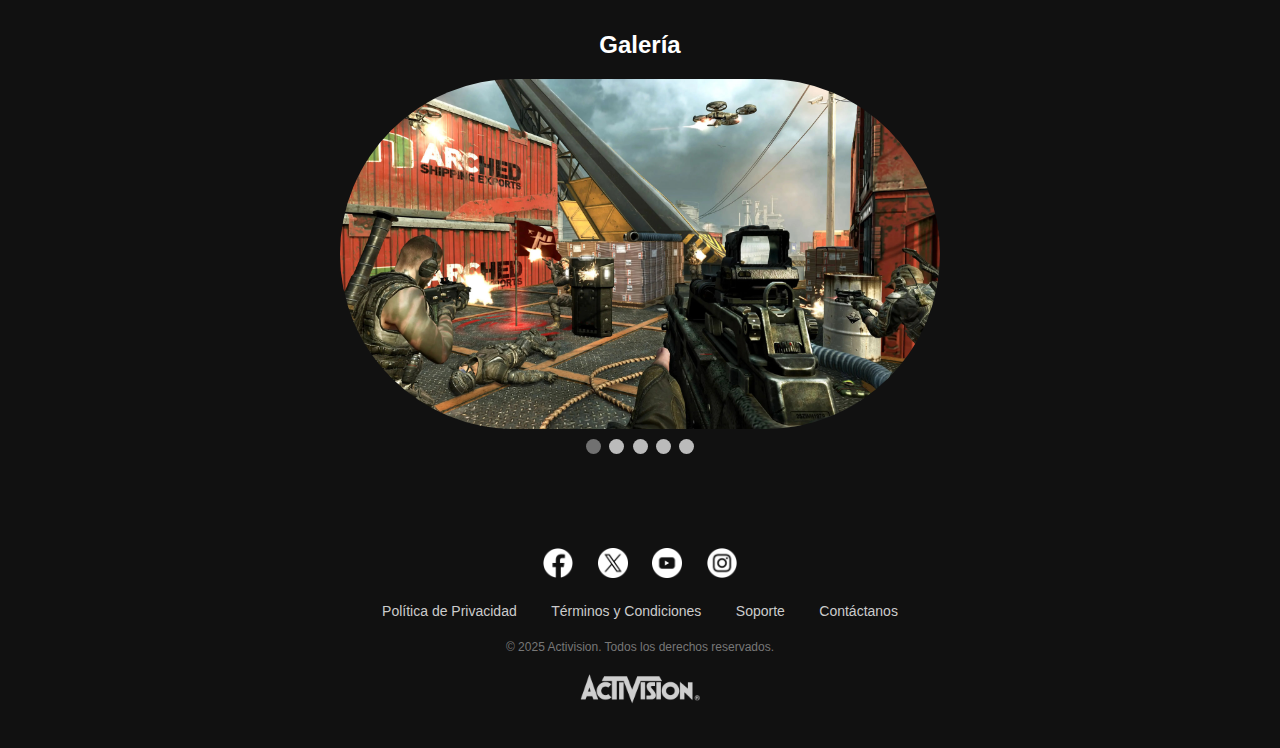
==== commit fe82557c: "Intento de sign up" ====
--- a/index.html
+++ b/index.html
@@ -40,7 +40,7 @@
         <div class="modes">
             <!-- Primer Modo (Campaña) -->
             <div class="mode">
-                <img src="imagenes/campaña.jpg" alt="Campaña">
+                <img src="/media/images/modos/campaña.png" alt="Campaña">
                 <div class="mode-info">
                     <h3>Campaña</h3>
                     <p>La campaña de Black Ops 6 ofrece un juego dinámico que incluye una gran variedad de espacios con escenas icónicas.</p>
@@ -50,7 +50,7 @@
     
             <!-- Segundo Modo (Multijugador) - Imagen a la derecha -->
             <div class="mode mode-reverse">
-                <img src="imagenes/multijugador.jpg" alt="Multijugador">
+                <img src="/media/images/modos/multijugador.png" alt="Multijugador">
                 <div class="mode-info">
                     <h3>Multijugador</h3>
                     <p>Compite con jugadores de todo el mundo en frenéticas batallas. Disfruta de nuevos mapas y modos de juego innovadores.</p>
@@ -60,7 +60,7 @@
     
             <!-- Tercer Modo (Zombis) -->
             <div class="mode">
-                <img src="imagenes/zombis.jpg" alt="Zombis">
+                <img src="/media/images/modos/zombies.jpg" alt="Zombis">
                 <div class="mode-info">
                     <h3>Zombis</h3>
                     <p>Sobrevive a hordas de zombis en mapas desafiantes y descubre nuevas estrategias para resistir.</p>
@@ -75,13 +75,16 @@
         <h2>Galería</h2>
         <div class="carousel">
             <!-- Videos de YouTube -->
-            <iframe class="carousel-item active" src="https://www.youtube.com/watch?v=N391710X_TM" frameborder="0" allowfullscreen></iframe>
+            <!-- <iframe class="carousel-item active" src="https://www.youtube.com/watch?v=N391710X_TM" frameborder="0" allowfullscreen></iframe>
             <iframe class="carousel-item" src="https://www.youtube.com/watch?v=pVVAVQcMCHo" frameborder="0" allowfullscreen></iframe>
-            <iframe class="carousel-item" src="https://www.youtube.com/watch?v=2d8fuTMgRSY" frameborder="0" allowfullscreen></iframe>
+            <iframe class="carousel-item" src="https://www.youtube.com/watch?v=2d8fuTMgRSY" frameborder="0" allowfullscreen></iframe> -->
         
             <!-- Imágenes después de los videos -->
-            <img class="carousel-item" src="/media/images/galeria/foto4.jpg.jpg">
-            <img class="carousel-item" src="/media/images/galeria/foto5.jpg.jpg">
+            <img class="carousel-item" src="/media/images/galeria/foto1.jpg">
+            <img class="carousel-item" src="/media/images/galeria/foto2.jpg">
+            <img class="carousel-item" src="/media/images/galeria/foto3.jpg">
+            <img class="carousel-item" src="/media/images/galeria/foto4.jpg">
+            <img class="carousel-item" src="/media/images/galeria/foto5.jpg">
         </div>
         <div class="dots-container">
             <span class="dot" onclick="currentSlide(0)"></span>
@@ -92,16 +95,57 @@
         </div>
     </section>
 
+    <!-- Formulario de Sign Up (oculto por defecto) -->
+    <!-- <div id="signup-modal" class="modal">
+        <div class="modal-content">
+            <span class="close">&times;</span>
+            <h2>Regístrate</h2>
+            <form id="signup-form">
+                <label for="username">Nombre de usuario:</label>
+                <input type="text" id="username" name="username" required>
+
+                <label for="email">Correo Electrónico:</label>
+                <input type="email" id="email" name="email" required>
+
+                <label for="password">Contraseña:</label>
+                <input type="password" id="password" name="password" required>
+
+                <button type="submit" class="btn">Registrarse</button>
+            </form>
+        </div>
+    </div> -->
     
+
+    <!-- Modal de Registro -->
+    <div id="signup-modal" class="modal">
+        <div class="modal-content">
+            <span class="close">&times;</span>
+            <h2>Regístrate</h2>
+            <form id="modalRegisterForm">
+                <label for="modal-name">Nombre:</label>
+                <input type="text" id="modal-name" name="name" required>
+
+                <label for="modal-email">Correo Electrónico:</label>
+                <input type="email" id="modal-email" name="email" required>
+
+                <label for="modal-password">Contraseña:</label>
+                <input type="password" id="modal-password" name="password" required>
+
+                <button type="submit" class="btn">Registrarse</button>
+            </form>
+        </div>
+    </div>
+
+
     <!-- Pie de página -->
     <footer>
         <div class="footer-container">
             <!-- Redes Sociales -->
             <div class="social-links">
-                <a href="#"><img src="icon-facebook.png" alt="Facebook"></a>
-                <a href="#"><img src="icon-twitter.png" alt="Twitter"></a>
-                <a href="#"><img src="icon-youtube.png" alt="YouTube"></a>
-                <a href="#"><img src="icon-instagram.png" alt="Instagram"></a>
+                <a href="#"><img src="/media/images/logos/facebook_blanco.png" alt="Facebook"></a>
+                <a href="#"><img src="/media/images/logos/X_blanco.png" alt="Twitter"></a>
+                <a href="#"><img src="/media/images/logos/youtube_blanco.png" alt="YouTube"></a>
+                <a href="#"><img src="/media/images/logos/instagram_blanco.png" alt="Instagram"></a>
             </div>
     
             <!-- Links principales -->
@@ -119,12 +163,13 @@
     
             <!-- Logo de Activision -->
             <div class="footer-logo">
-                <img src="activision-logo.png" alt="Activision">
+                <img src="/media/images/logos/logo_blanco_activision.png" alt="Activision">
             </div>
         </div>
     </footer>
     <script src="JS/script.js"></script>
     <!-- JQUERY CDN -->
     <script src="https://cdnjs.cloudflare.com/ajax/libs/jquery/3.7.1/jquery.min.js" integrity="sha512-v2CJ7UaYy4JwqLDIrZUI/4hqeoQieOmAZNXBeQyjo21dadnwR+8ZaIJVT8EE2iyI61OV8e6M8PP2/4hpQINQ/g==" crossorigin="anonymous" referrerpolicy="no-referrer"></script>
+    <script src="https://code.jquery.com/jquery-3.6.0.min.js"></script>
 </body>
 </html>
--- a/css/styles.css
+++ b/css/styles.css
@@ -2,7 +2,6 @@
 *{
     font-family: 'BlackOps', sans-serif;
 }
-
 
 html {
     scroll-behavior: smooth;
@@ -87,7 +86,7 @@
 }
 
 .hero {
-    background-image: url('/media/images/inicio/fondo1.jpg'); /* Ruta de la imagen */
+    background-image: url('../media/images/inicio/fondo1.png'); /* Ruta de la imagen */
     background-size: cover; /* Asegura que cubra todo el espacio */
     background-position: center; /* Centra la imagen */
     background-repeat: no-repeat; /* Evita repeticiones */
@@ -135,7 +134,7 @@
 /* Sección de modos de juego */
 .game-modes {
 
-    background-image: url('ruta-del-fondo.jpg'); /* Imagen con líneas y detalles técnicos */
+    background-image: url('../media/images/inicio/fondo2.jpg'); /* Imagen con líneas y detalles técnicos */
     background-size: cover;
     background-position: center;
     background-attachment: fixed; /* Efecto de fondo fijo */
@@ -148,7 +147,7 @@
 
 /* Contenedor del "papel viejo" */
 .modes-container {
-    background: url('/media/images/inicio/fondo1.png'); /* Imagen de papel envejecido */
+    background: url('../media/images/inicio/fondo2.jpg'); /* Imagen de papel envejecido */
     background-size: contain;
     background-repeat: no-repeat;
     background-position: center;
@@ -159,7 +158,7 @@
 }
 
 .game-modes h2 {
-    font-size: 2.5rem;
+    font-size: 5.5rem;
     font-weight: bold;
     text-align: left;
     margin-bottom: 30px;
@@ -193,13 +192,14 @@
 }
 
 .mode-info h3 {
-    font-size: 1.8rem;
+    font-size: 2rem;
     font-weight: bold;
 }
 
 .mode-info p {
-    font-size: 1rem;
+    font-size: 1.5rem;
     line-height: 1.6;
+
 }
 
 /* Aplicar solo al segundo elemento */
@@ -375,6 +375,116 @@
 }
 
 
+
+
+
+
+
+
+
+
+
+
+/* Estilos Generales */
+body {
+    font-family: Arial, sans-serif;
+    background-color: #111;
+    color: white;
+    text-align: center;
+}
+
+/* Botón Sign Up */
+.signup {
+    padding: 10px 20px;
+    background-color: #e50914;
+    color: white;
+    border: none;
+    cursor: pointer;
+    font-size: 16px;
+    margin-top: 20px;
+    border-radius: 5px;
+}
+
+.signup:hover {
+    background-color: #b20710;
+}
+
+/* Modal */
+.modal {
+    display: none;
+    position: fixed;
+    z-index: 1000;
+    left: 0;
+    top: 0;
+    width: 100%;
+    height: 100%;
+    background-color: rgba(0, 0, 0, 0.7);
+    justify-content: center;
+    align-items: center;
+}
+
+/* Contenido del Modal */
+.modal-content {
+    background-color: #222;
+    color: white;
+    padding: 20px;
+    width: 35%;
+    text-align: center;
+    border-radius: 10px;
+    position: relative;
+}
+
+/* Inputs */
+.modal-content input {
+    width: 90%;
+    padding: 10px;
+    margin: 10px 0;
+    border: 2px solid #00ff00;
+    background-color: #333;
+    color: white;
+}
+
+/* Botón de Registro */
+.modal-content .btn {
+    width: 100%;
+    padding: 10px;
+    margin-top: 10px;
+    background-color: #e50914;
+    color: white;
+    border: none;
+    cursor: pointer;
+}
+
+.modal-content .btn:hover {
+    background-color: #b20710;
+}
+
+/* Botón de Cierre */
+.close {
+    position: absolute;
+    top: 10px;
+    right: 15px;
+    font-size: 24px;
+    cursor: pointer;
+    color: white;
+}
+
+.close:hover {
+    color: #e50914;
+}
+
+
+
+
+
+
+
+
+
+
+
+
+
 /* Media Queries */
 @media (max-width: 768px) {
     nav ul {
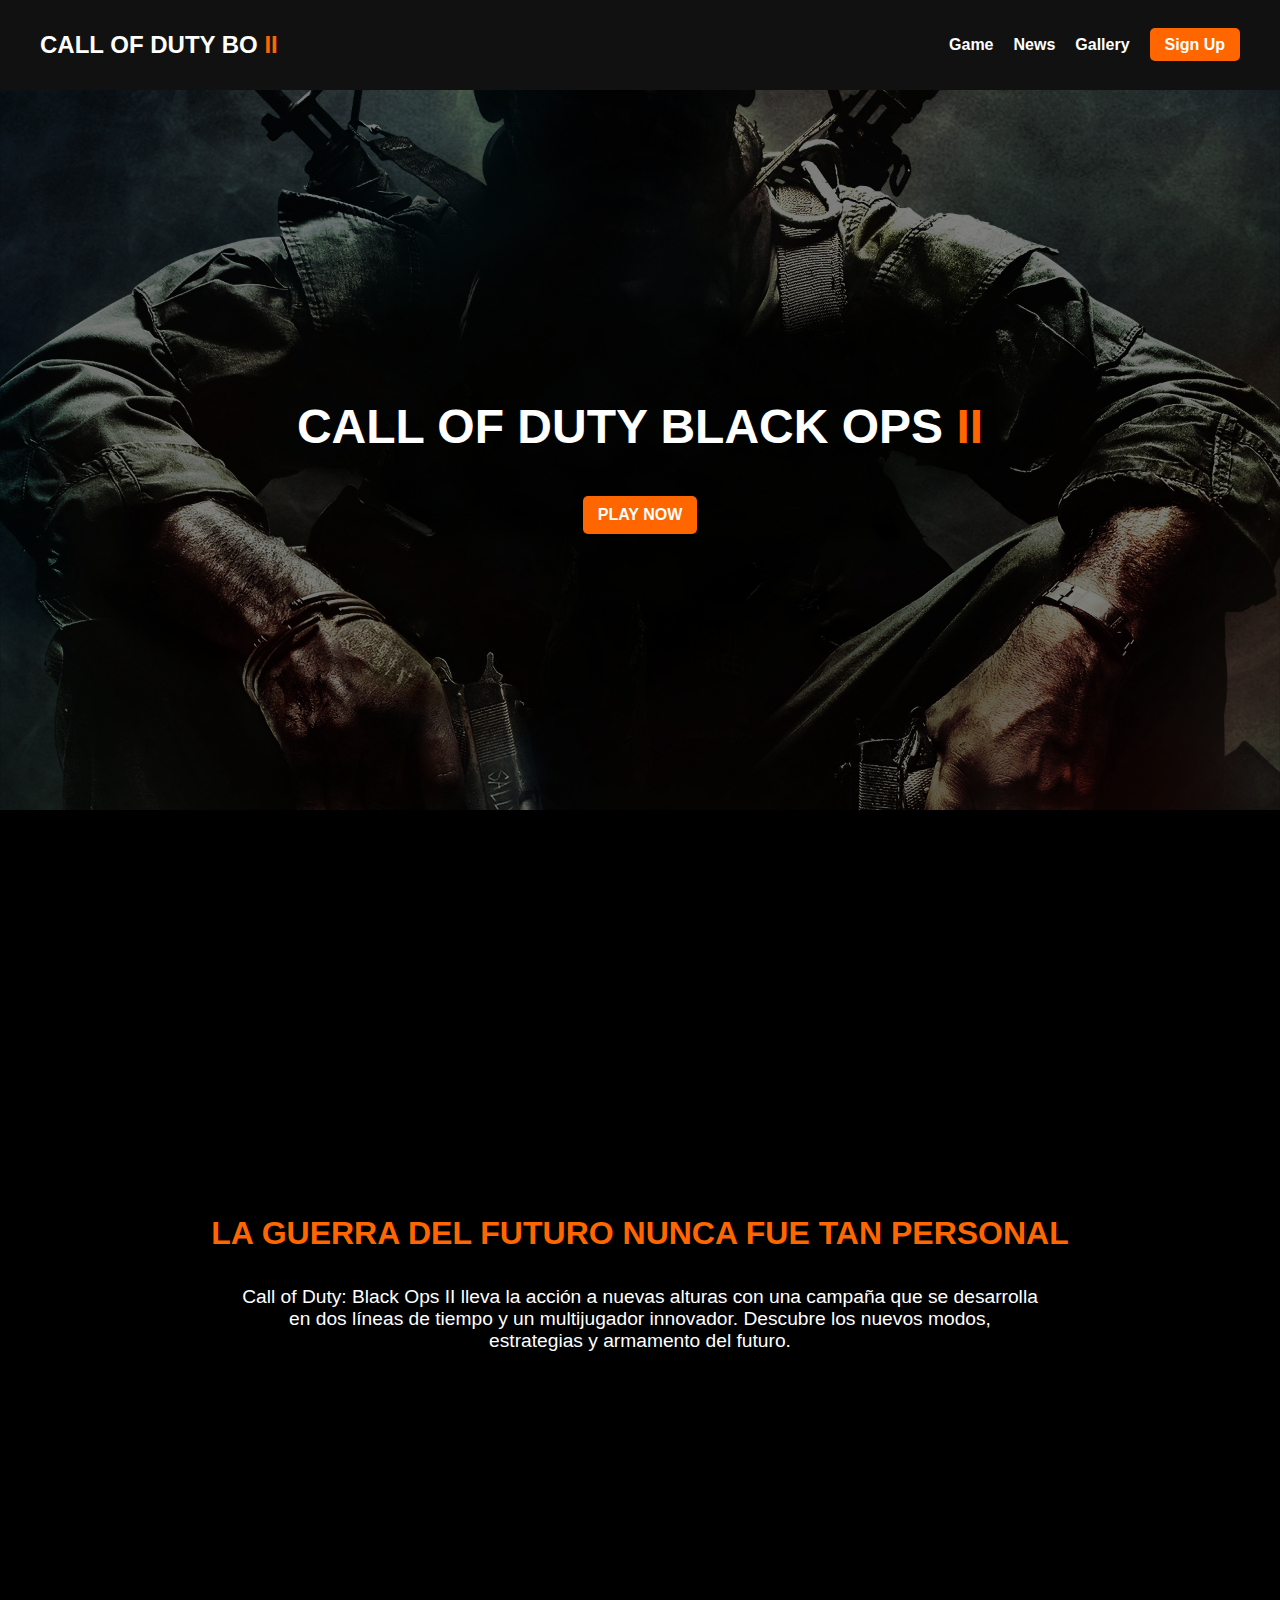
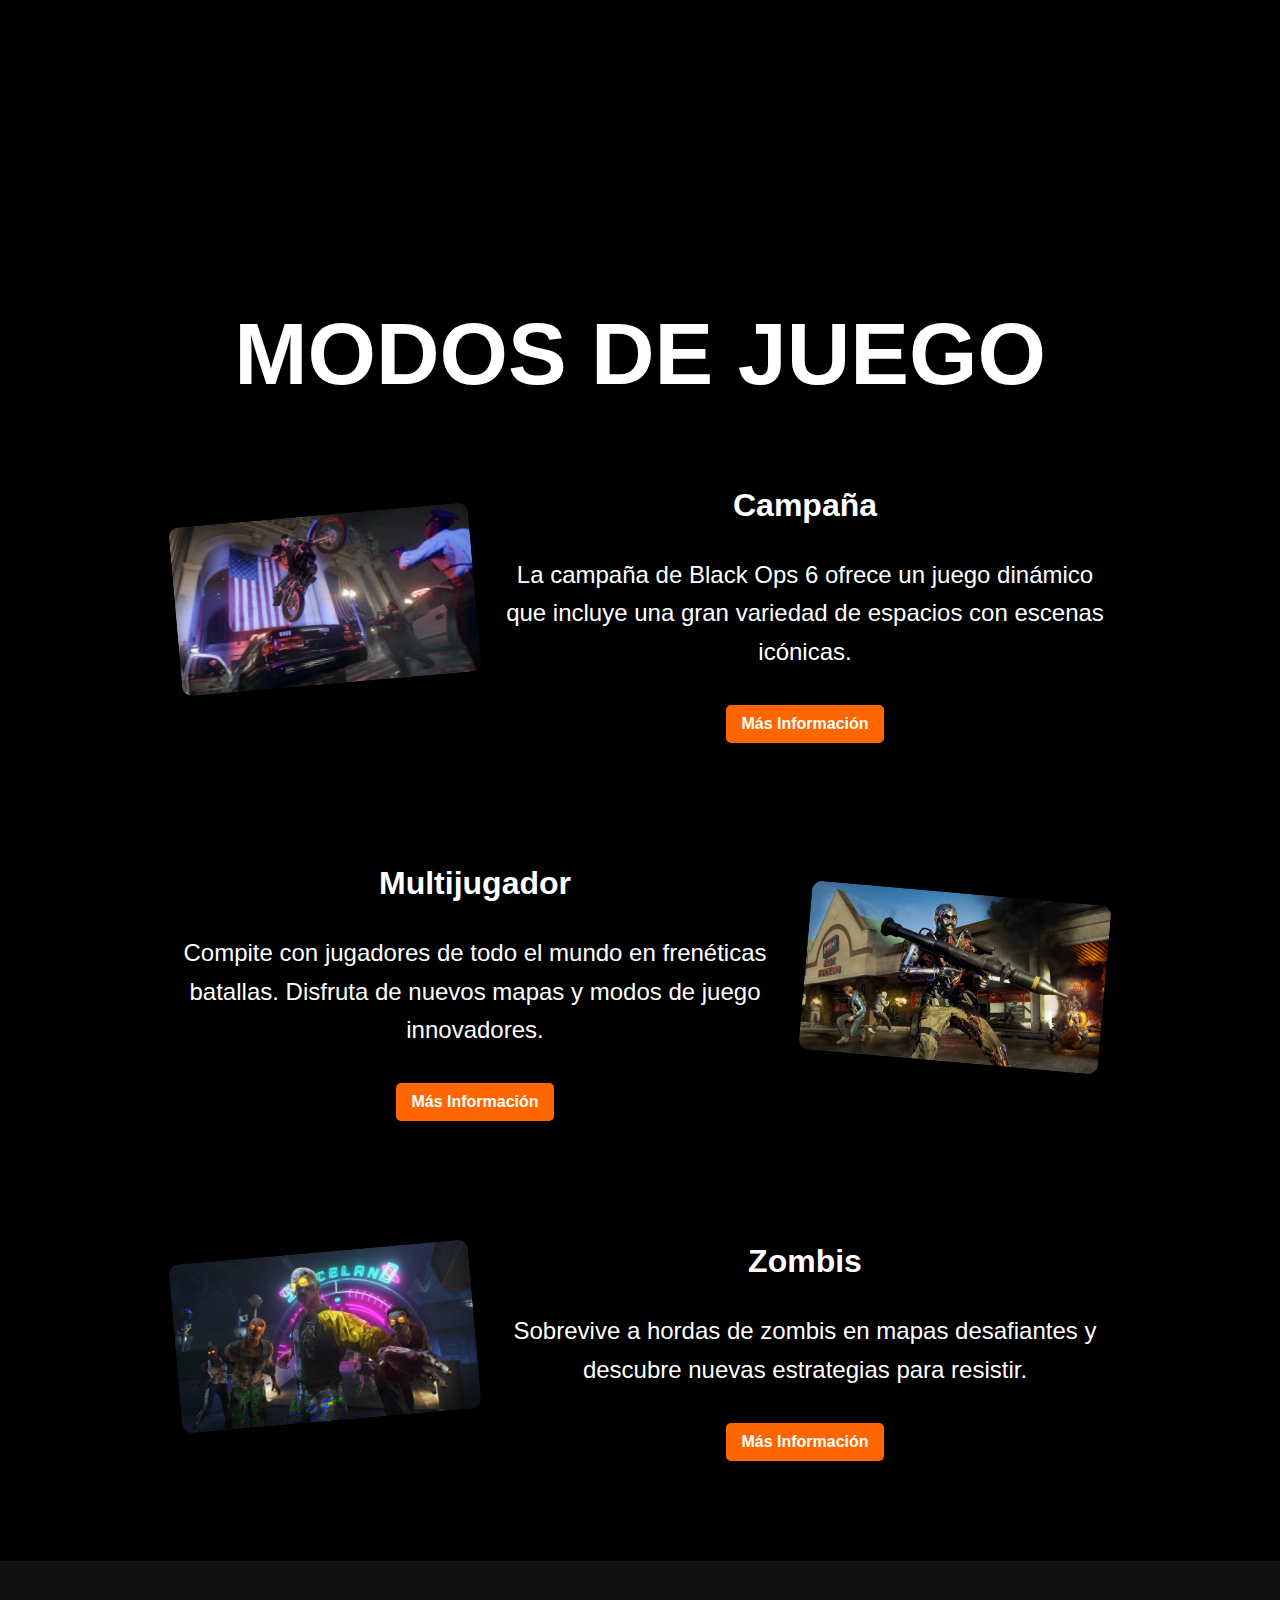
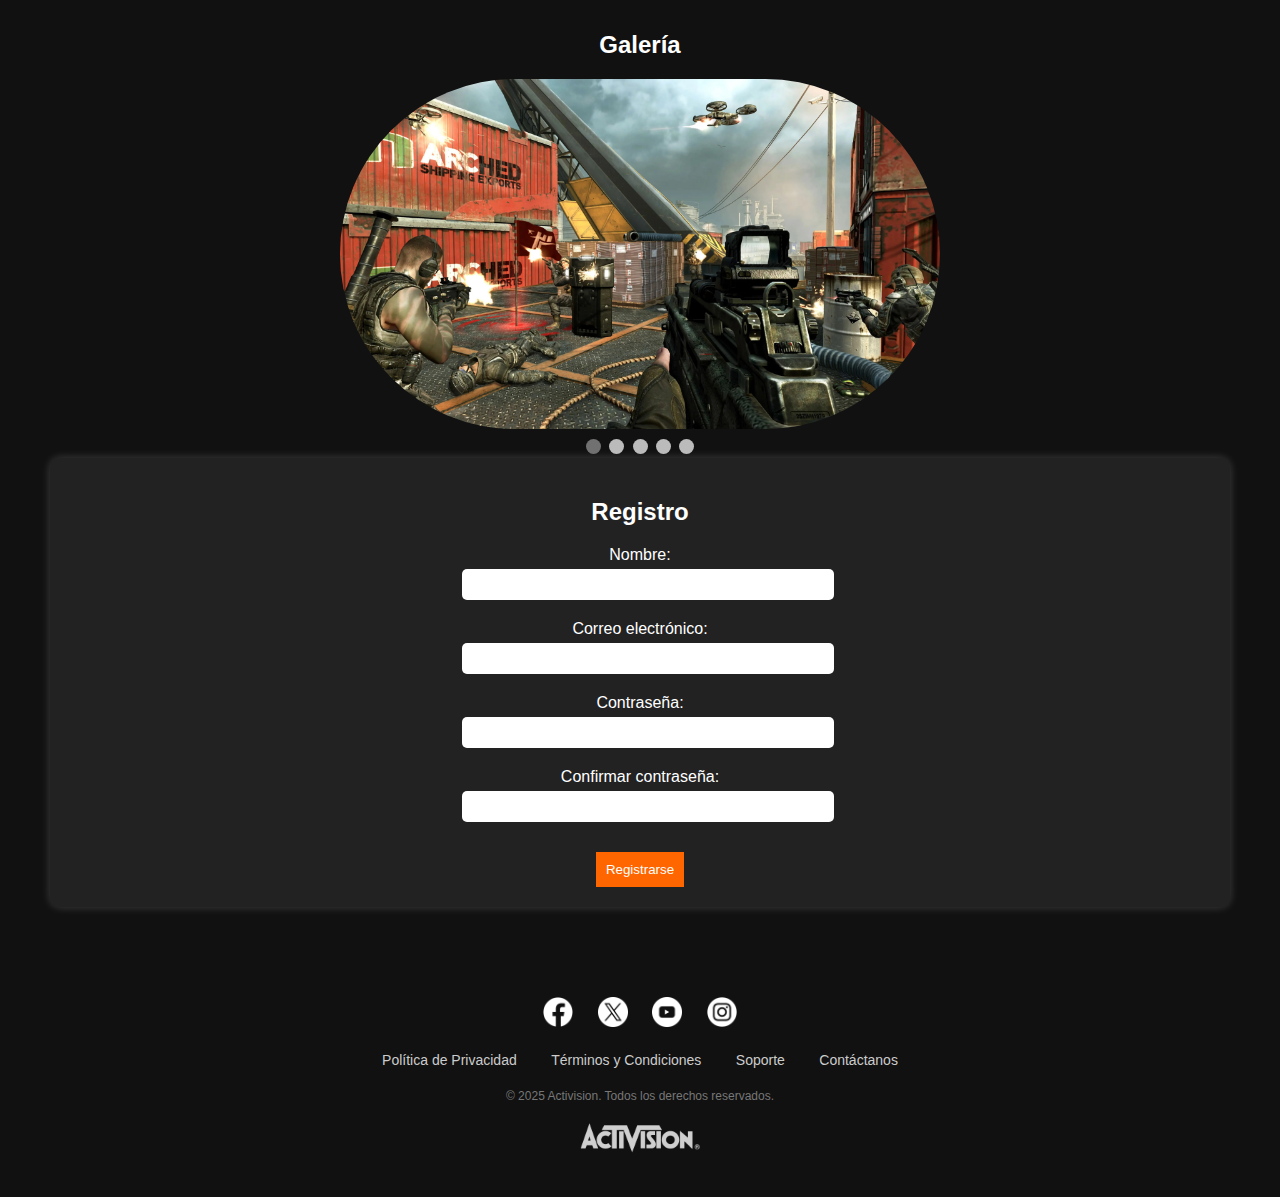
==== commit 7e27b12d: "Formulario y arreglos" ====
--- a/index.html
+++ b/index.html
@@ -93,48 +93,32 @@
             <span class="dot" onclick="currentSlide(3)"></span>
             <span class="dot" onclick="currentSlide(4)"></span>
         </div>
+        <div class="container">
+            <div>
+                <h2>Registro</h2>
+            <form id="registroForm">
+                <label for="nombre">Nombre:</label>
+                <input type="text" id="nombre" name="nombre">
+                <span class="error" id="errorNombre"></span>
+    
+                <label for="email">Correo electrónico:</label>
+                <input type="email" id="email" name="email">
+                <span class="error" id="errorEmail"></span>
+    
+                <label for="password">Contraseña:</label>
+                <input type="password" id="password" name="password">
+                <span class="error" id="errorPassword"></span>
+    
+                <label for="confirmPassword">Confirmar contraseña:</label>
+                <input type="password" id="confirmPassword" name="confirmPassword">
+                <span class="error" id="errorConfirmPassword"></span>
+    
+                <button type="submit">Registrarse</button>
+            </form>
+            <p id="mensajeExito" style="display: none; color: green;">¡Registro exitoso!</p>
+            </div>
+        </div>
     </section>
-
-    <!-- Formulario de Sign Up (oculto por defecto) -->
-    <!-- <div id="signup-modal" class="modal">
-        <div class="modal-content">
-            <span class="close">&times;</span>
-            <h2>Regístrate</h2>
-            <form id="signup-form">
-                <label for="username">Nombre de usuario:</label>
-                <input type="text" id="username" name="username" required>
-
-                <label for="email">Correo Electrónico:</label>
-                <input type="email" id="email" name="email" required>
-
-                <label for="password">Contraseña:</label>
-                <input type="password" id="password" name="password" required>
-
-                <button type="submit" class="btn">Registrarse</button>
-            </form>
-        </div>
-    </div> -->
-    
-
-    <!-- Modal de Registro -->
-    <div id="signup-modal" class="modal">
-        <div class="modal-content">
-            <span class="close">&times;</span>
-            <h2>Regístrate</h2>
-            <form id="modalRegisterForm">
-                <label for="modal-name">Nombre:</label>
-                <input type="text" id="modal-name" name="name" required>
-
-                <label for="modal-email">Correo Electrónico:</label>
-                <input type="email" id="modal-email" name="email" required>
-
-                <label for="modal-password">Contraseña:</label>
-                <input type="password" id="modal-password" name="password" required>
-
-                <button type="submit" class="btn">Registrarse</button>
-            </form>
-        </div>
-    </div>
 
 
     <!-- Pie de página -->
--- a/css/styles.css
+++ b/css/styles.css
@@ -134,7 +134,7 @@
 /* Sección de modos de juego */
 .game-modes {
 
-    background-image: url('../media/images/inicio/fondo2.jpg'); /* Imagen con líneas y detalles técnicos */
+    background-image: url('../media/images/inicio/fondo2.png'); /* Imagen con líneas y detalles técnicos */
     background-size: cover;
     background-position: center;
     background-attachment: fixed; /* Efecto de fondo fijo */
@@ -147,7 +147,7 @@
 
 /* Contenedor del "papel viejo" */
 .modes-container {
-    background: url('../media/images/inicio/fondo2.jpg'); /* Imagen de papel envejecido */
+    background: url('../media/images/inicio/fondo2.png'); /* Imagen de papel envejecido */
     background-size: contain;
     background-repeat: no-repeat;
     background-position: center;
@@ -385,92 +385,45 @@
 
 
 
-/* Estilos Generales */
-body {
-    font-family: Arial, sans-serif;
-    background-color: #111;
+
+
+.container {
+    background-color: #222;
+    padding: 20px;
+    border-radius: 10px;
+    text-align: center;
+    box-shadow: 0px 0px 10px rgba(255, 255, 255, 0.2);
+    display: flex;
+    justify-content: center;
+    margin: 0;
+}
+
+input {
+    width: 100%;
+    padding: 8px;
+    margin: 5px 0;
+    border-radius: 5px;
+    border: none;
+}
+
+button {
+    background-color: #ff6600;
     color: white;
-    text-align: center;
-}
-
-/* Botón Sign Up */
-.signup {
-    padding: 10px 20px;
-    background-color: #e50914;
-    color: white;
+    padding: 10px;
     border: none;
     cursor: pointer;
-    font-size: 16px;
-    margin-top: 20px;
-    border-radius: 5px;
-}
-
-.signup:hover {
-    background-color: #b20710;
-}
-
-/* Modal */
-.modal {
-    display: none;
-    position: fixed;
-    z-index: 1000;
-    left: 0;
-    top: 0;
-    width: 100%;
-    height: 100%;
-    background-color: rgba(0, 0, 0, 0.7);
-    justify-content: center;
-    align-items: center;
-}
-
-/* Contenido del Modal */
-.modal-content {
-    background-color: #222;
-    color: white;
-    padding: 20px;
-    width: 35%;
-    text-align: center;
-    border-radius: 10px;
-    position: relative;
-}
-
-/* Inputs */
-.modal-content input {
-    width: 90%;
-    padding: 10px;
-    margin: 10px 0;
-    border: 2px solid #00ff00;
-    background-color: #333;
-    color: white;
-}
-
-/* Botón de Registro */
-.modal-content .btn {
-    width: 100%;
-    padding: 10px;
     margin-top: 10px;
-    background-color: #e50914;
-    color: white;
-    border: none;
-    cursor: pointer;
-}
-
-.modal-content .btn:hover {
-    background-color: #b20710;
-}
-
-/* Botón de Cierre */
-.close {
-    position: absolute;
-    top: 10px;
-    right: 15px;
-    font-size: 24px;
-    cursor: pointer;
-    color: white;
-}
-
-.close:hover {
-    color: #e50914;
+}
+
+button:hover {
+    background-color: #cc5500;
+}
+
+.error {
+    color: red;
+    font-size: 12px;
+    display: block;
+    height: 15px;
 }
 
 
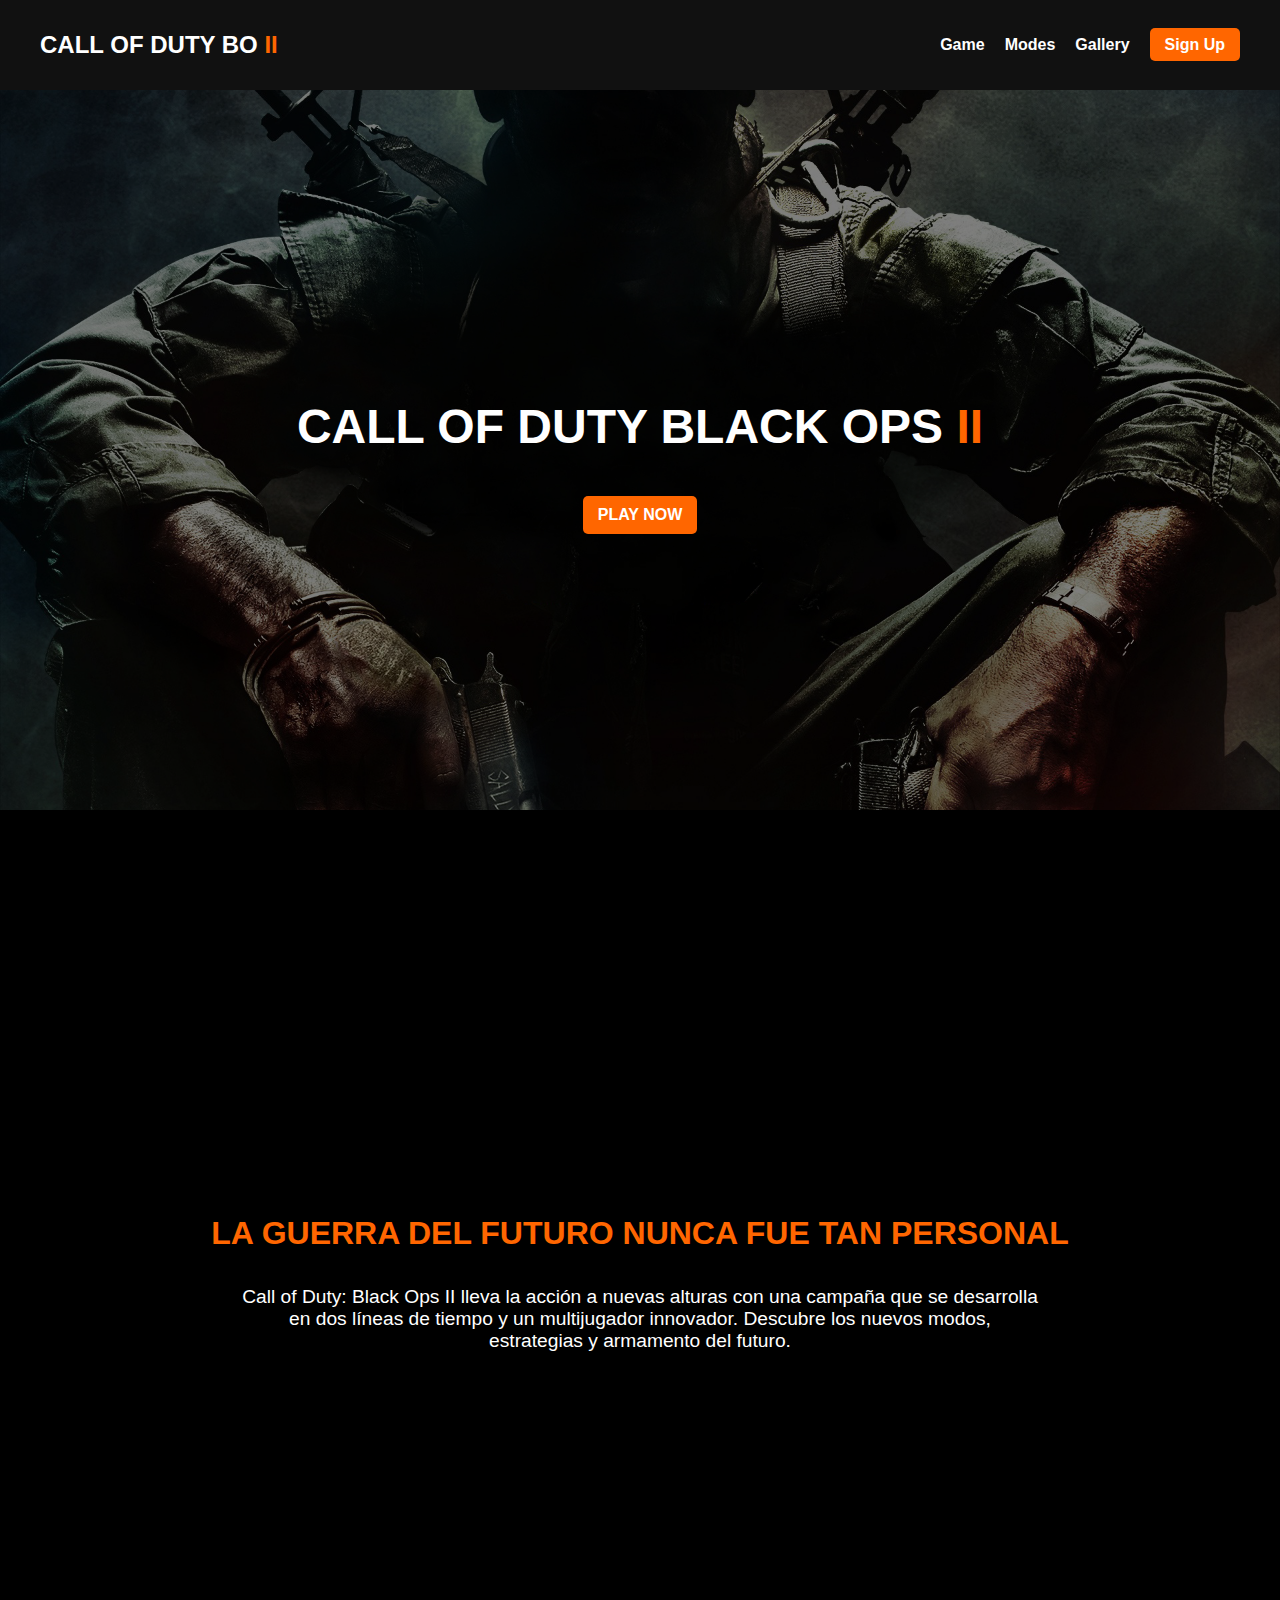
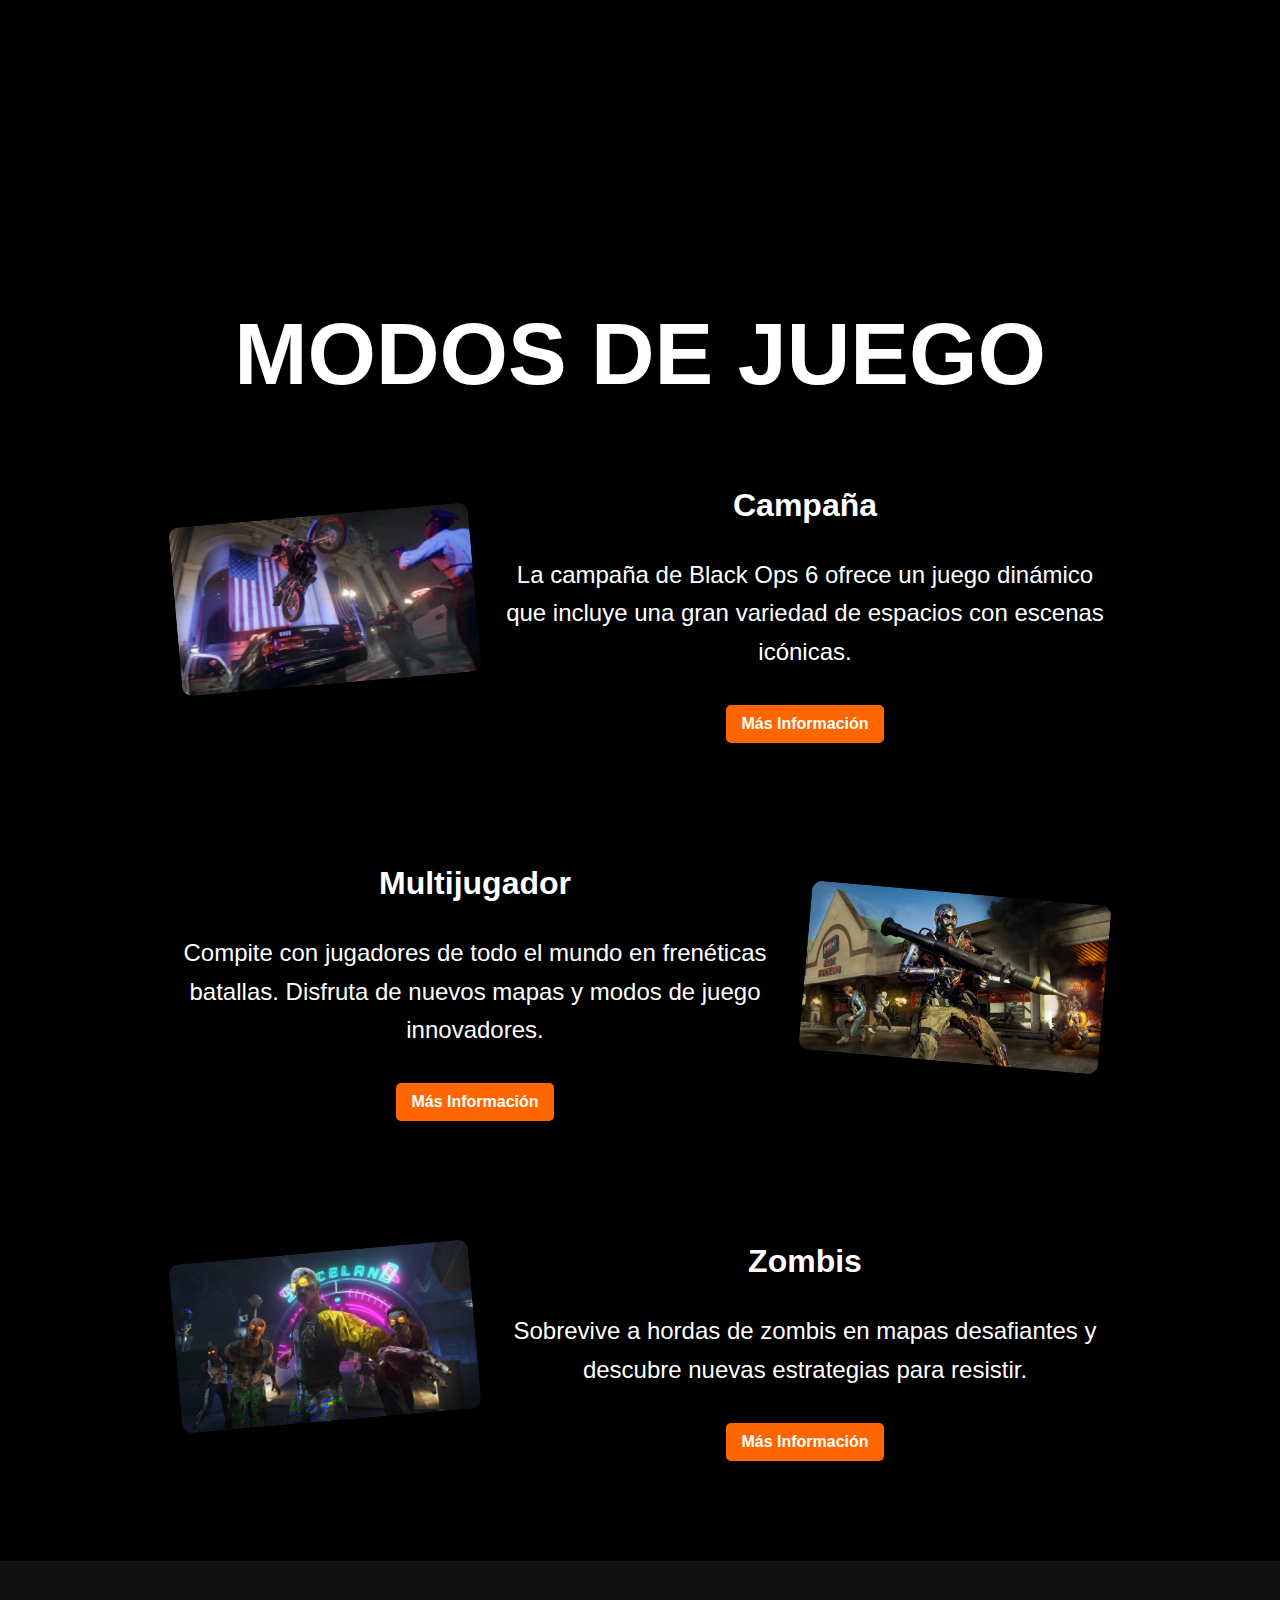
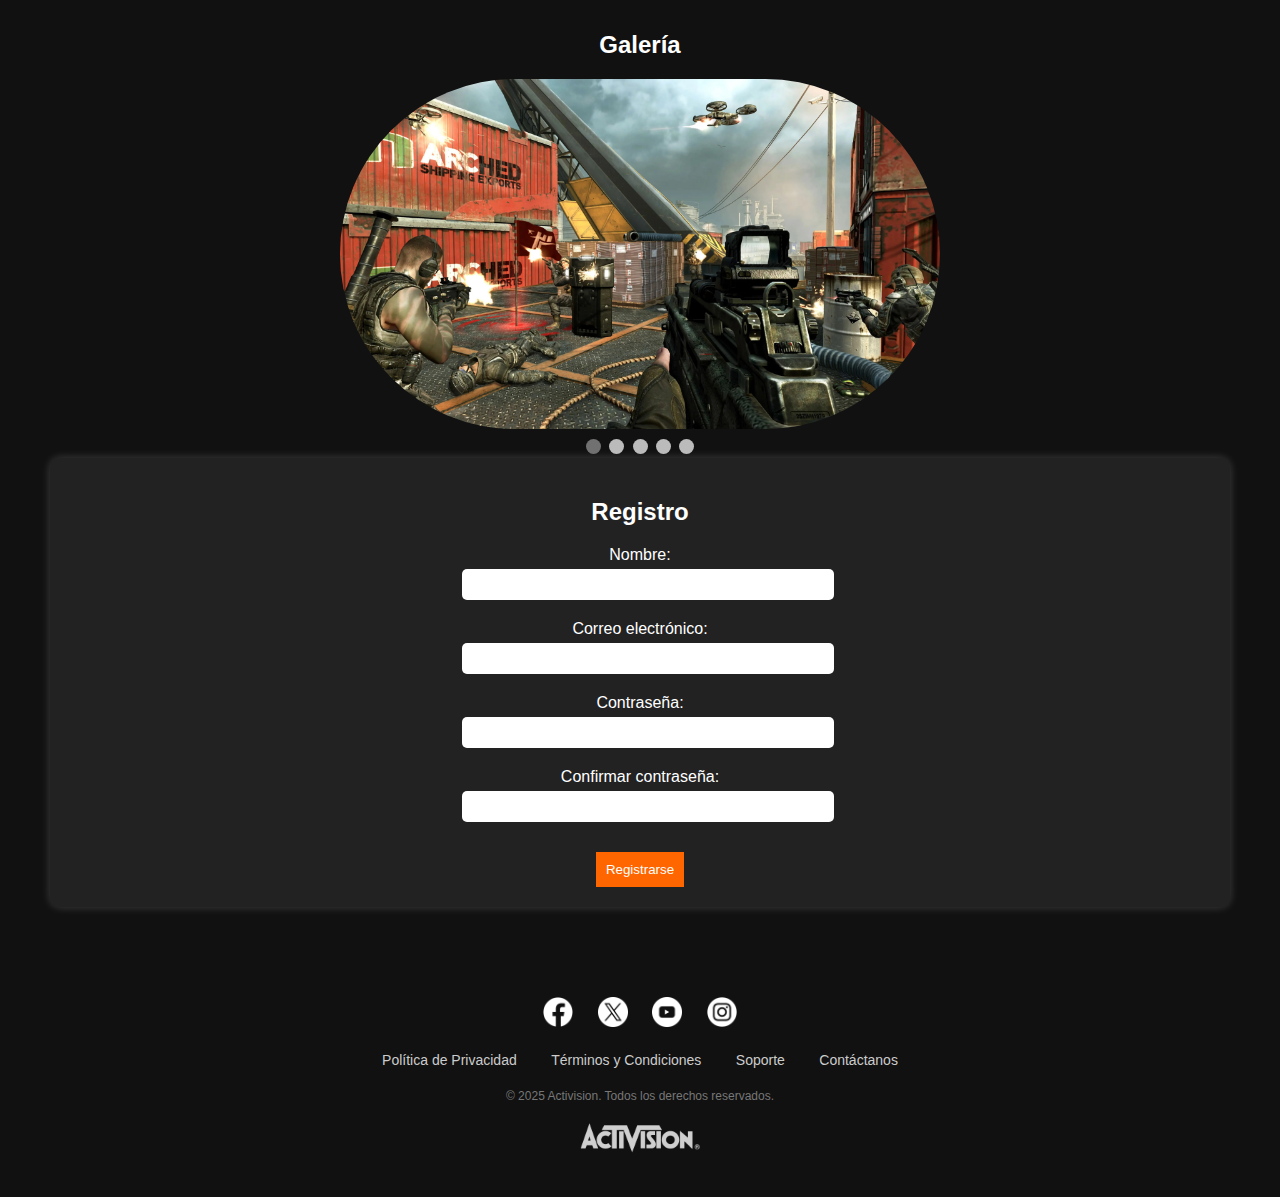
==== commit 07468068: "Arreglo de navegacion en la pagina principal" ====
--- a/index.html
+++ b/index.html
@@ -13,7 +13,7 @@
             <div class="logo">CALL OF DUTY BO <span class="highlight">II</span></div>
             <ul>
                 <li><a href="#game">Game</a></li>
-                <li><a href="#news">News</a></li>
+                <li><a href="#modes">Modes</a></li>
                 <li><a href="#gallery">Gallery</a></li>
                 <li><a href="#signup" class="signup">Sign Up</a></li>
             </ul>
@@ -29,13 +29,13 @@
     </section>
     
     <!-- Sección de descripción -->
-    <section class="description">
+    <section id="game" class="description">
         <h2>LA GUERRA DEL FUTURO NUNCA FUE TAN PERSONAL</h2>
         <p>Call of Duty: Black Ops II lleva la acción a nuevas alturas con una campaña que se desarrolla en dos líneas de tiempo y un multijugador innovador. Descubre los nuevos modos, estrategias y armamento del futuro.</p>
     </section>
     
     <!-- Sección de modos de juego -->
-    <section class="game-modes">
+    <section id="modes" class="game-modes">
         <h2>MODOS DE JUEGO</h2>
         <div class="modes">
             <!-- Primer Modo (Campaña) -->
@@ -71,7 +71,7 @@
     </section>
     
     <!-- Sección de galería -->
-    <section class="gallery">
+    <section id="gallery" class="gallery">
         <h2>Galería</h2>
         <div class="carousel">
             <!-- Videos de YouTube -->
@@ -93,7 +93,8 @@
             <span class="dot" onclick="currentSlide(3)"></span>
             <span class="dot" onclick="currentSlide(4)"></span>
         </div>
-        <div class="container">
+        <div id="signup" class="container">
+            
             <div>
                 <h2>Registro</h2>
             <form id="registroForm">
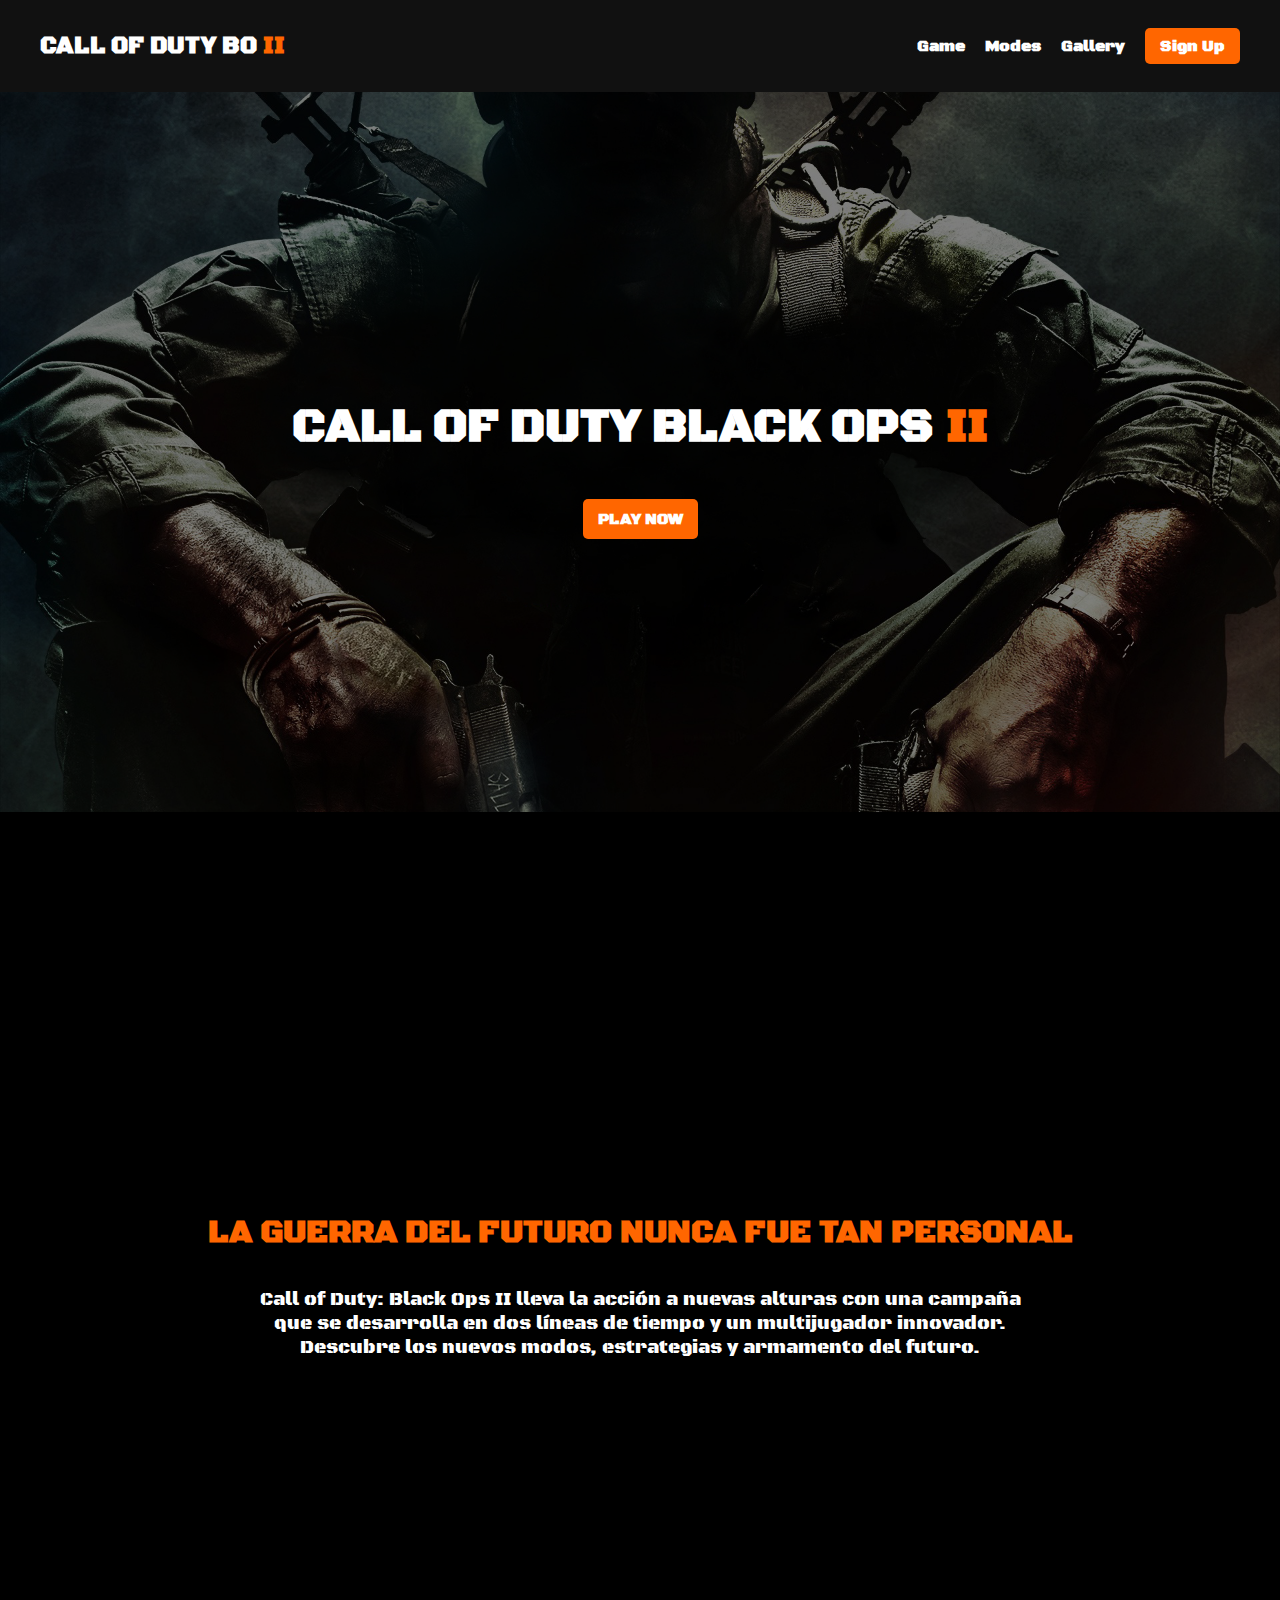
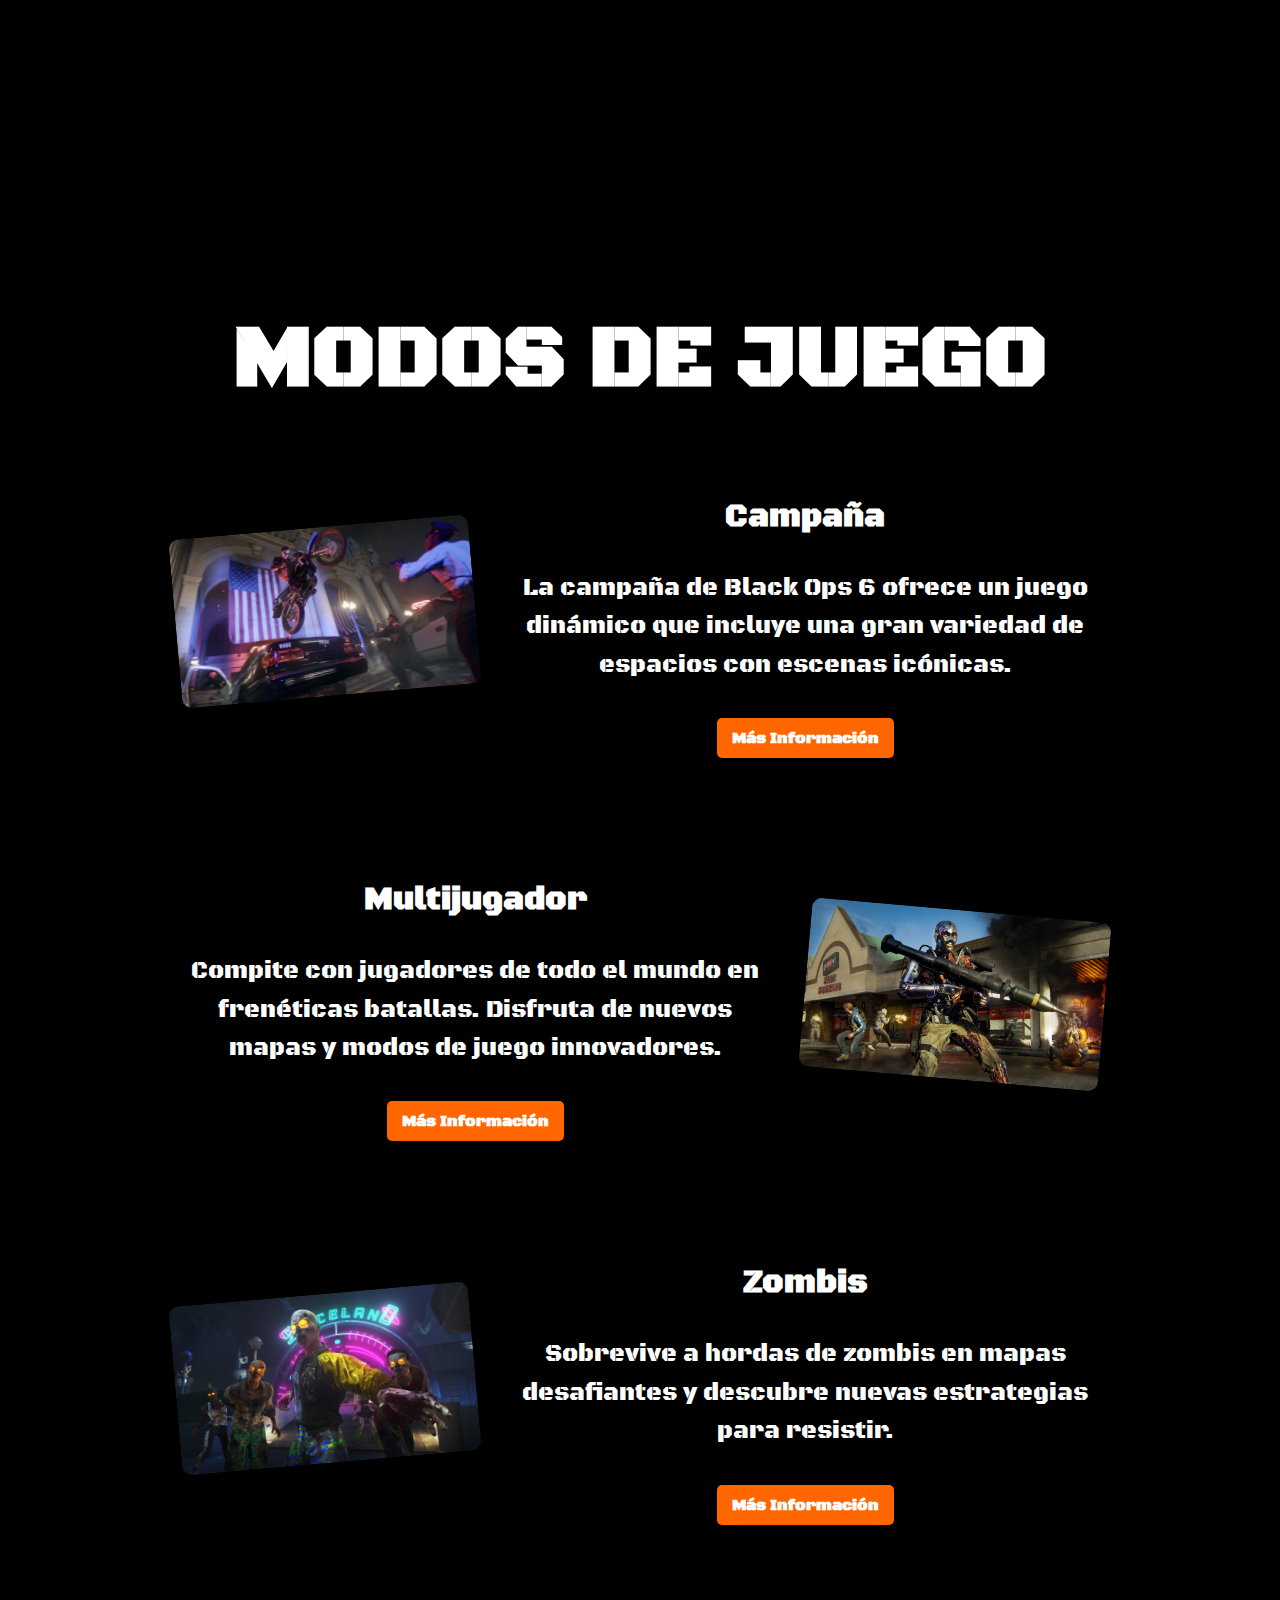
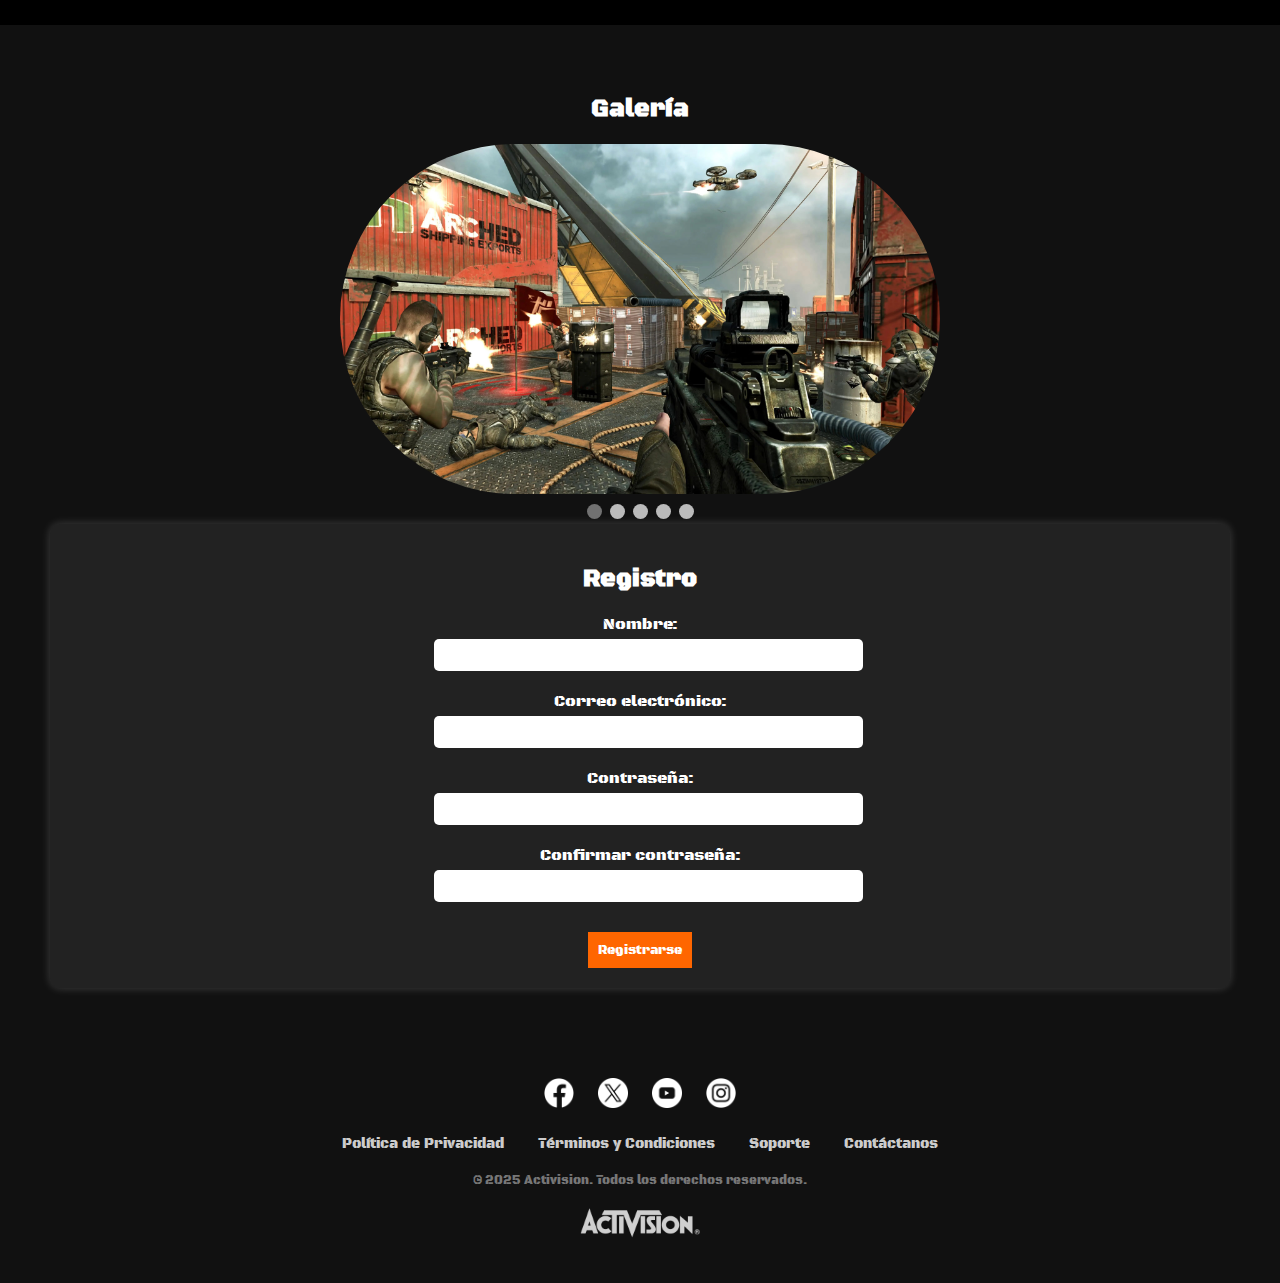
==== commit 55d72350: "fuente arreglada" ====
--- a/index.html
+++ b/index.html
@@ -5,6 +5,10 @@
     <meta name="viewport" content="width=device-width, initial-scale=1.0">
     <title>Call of Duty: Black Ops II</title>
     <link rel="stylesheet" href="css/styles.css">
+    
+    <link rel="preconnect" href="https://fonts.googleapis.com">
+    <link rel="preconnect" href="https://fonts.gstatic.com" crossorigin>
+    <link href="https://fonts.googleapis.com/css2?family=Black+Ops+One&display=swap" rel="stylesheet">
 </head>
 <body>
     <!-- Encabezado y navegación -->
--- a/css/styles.css
+++ b/css/styles.css
@@ -1,21 +1,23 @@
 
 *{
-    font-family: 'BlackOps', sans-serif;
+    font-family: 'Black Ops One', sans-serif;
 }
 
 html {
     scroll-behavior: smooth;
 }
 
-@font-face {
-    font-family: 'BlackOps';
-    src: url('Fonts/Call\ of\ Ops\ Duty.otf') format('woff2'),
-         url('Fonts/Call\ of\ Ops\ Duty.otf') format('woff');
+
+.black-ops-one-regular {
+    font-family: "Black Ops One", serif;
+    font-weight: 400;
+    font-style: normal;
   }
+  
 
 /* Estilos generales */
 body {
-    font-family: 'BlackOps', sans-serif;
+    font-family: 'Black Ops One', sans-serif;
     margin: 0;
     padding: 0;
     background-color: #000;
@@ -24,7 +26,7 @@
 
 /* Encabezado y navegación */
 header {
-    font-family: 'BlackOps', sans-serif;
+    font-family: 'Black Ops One', sans-serif;
     background-color: #111;
     padding: 20px;
 }
